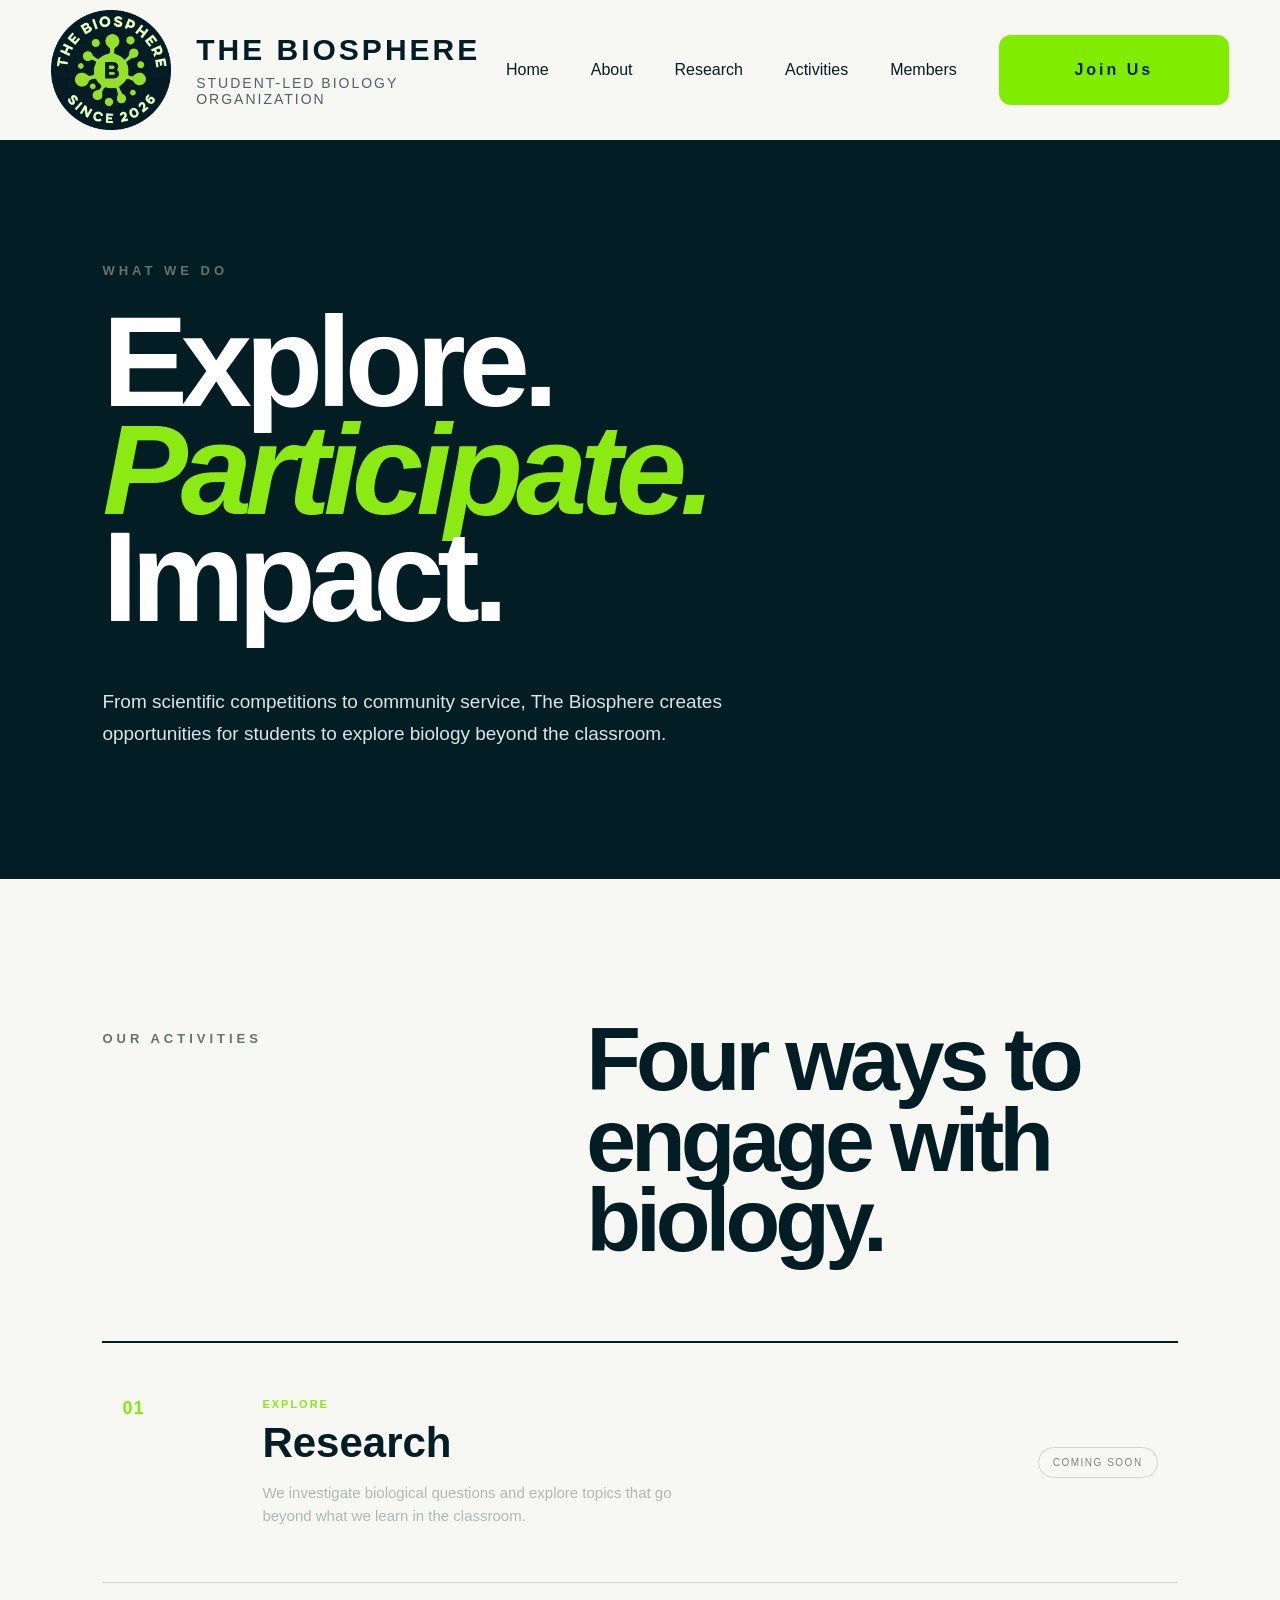
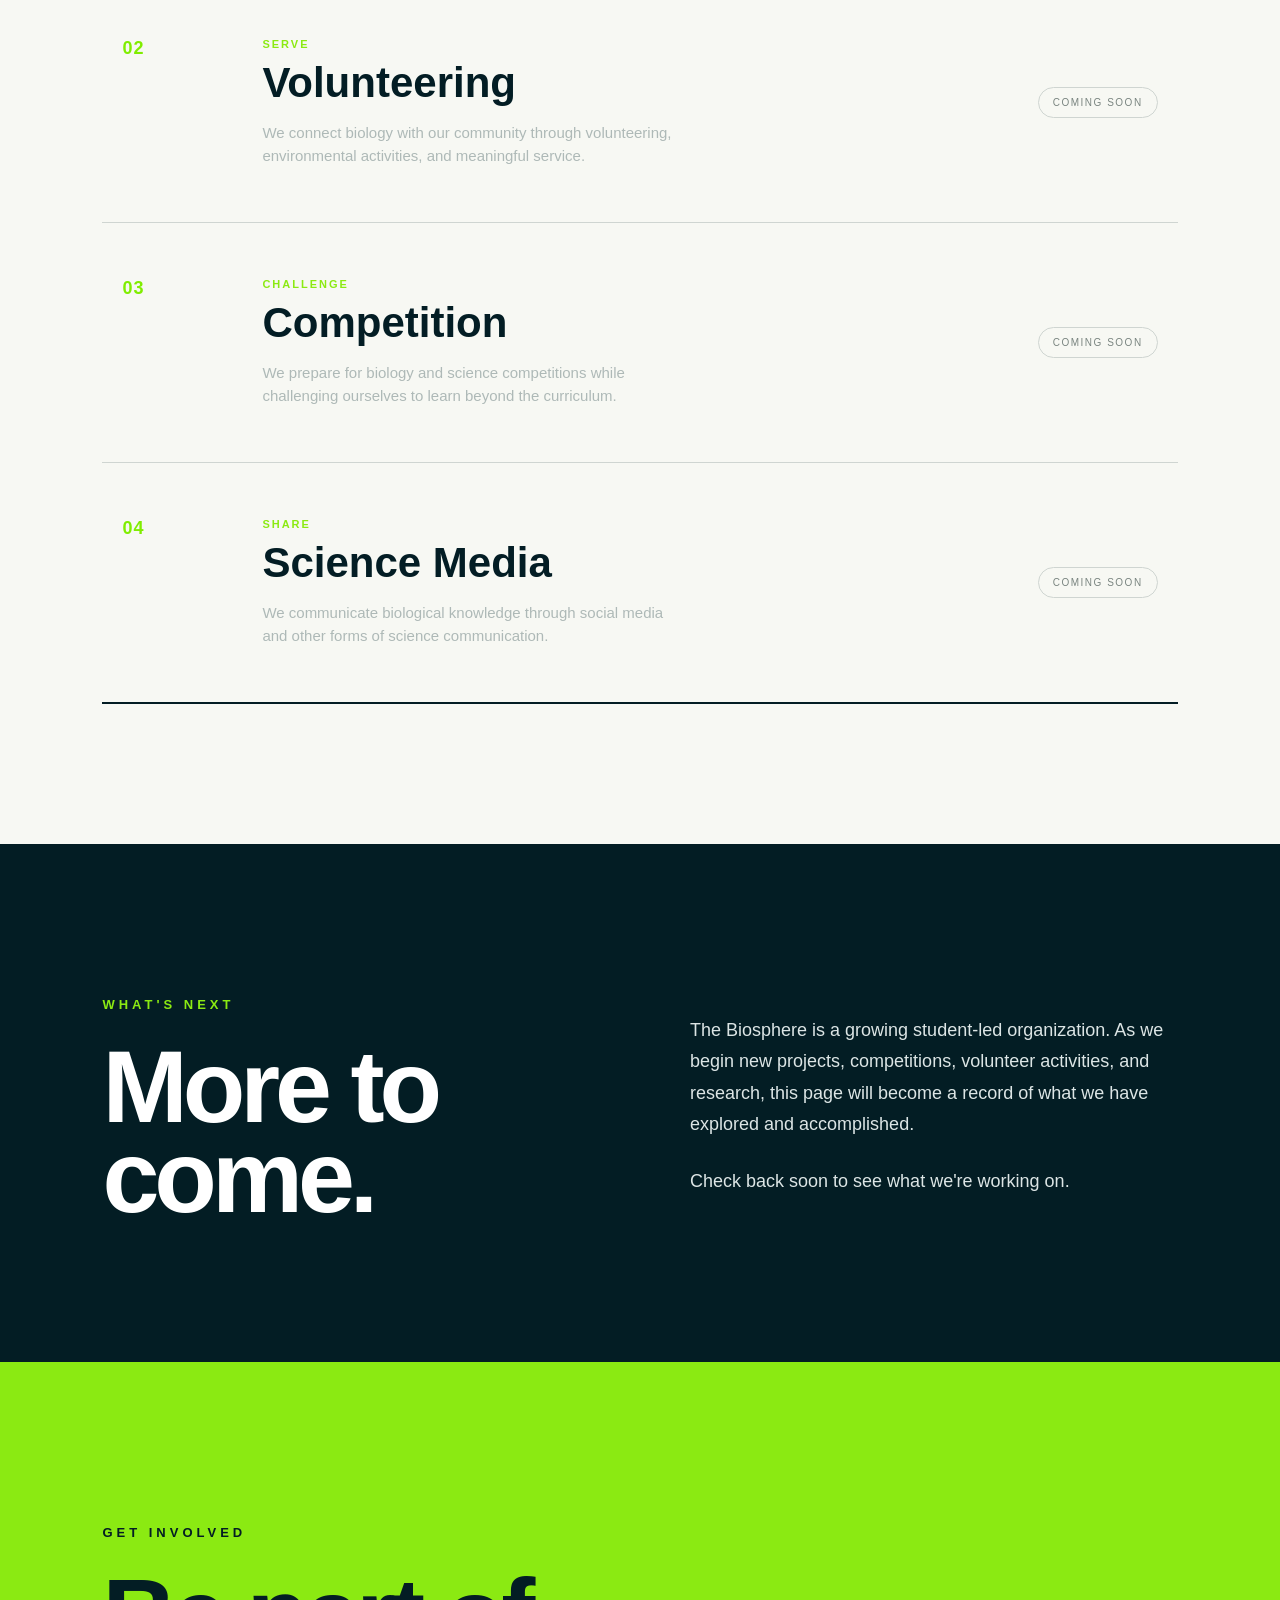
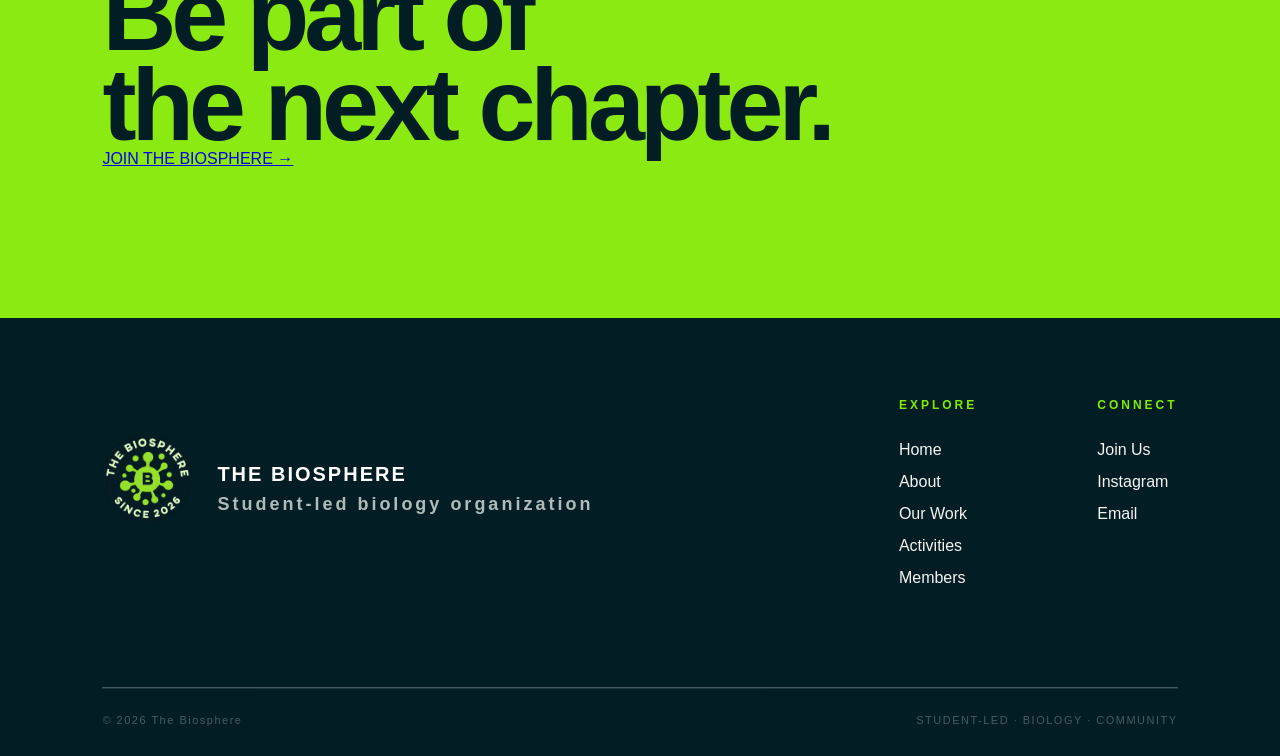
==== activities.html @ df45b572 "Add files via upload" ====
<!DOCTYPE html>
<html lang="en">

<head>

    <meta charset="UTF-8">

    <meta
        name="viewport"
        content="width=device-width, initial-scale=1.0"
    >

    <title>Activities | The Biosphere</title>

    <link rel="stylesheet" href="style.css">

</head>


<body>


    <!-- =========================
         NAVIGATION
    ========================== -->

    <nav>

        <div class="brand">

            <a href="index.html">

                <img
                    src="logo.png"
                    alt="The Biosphere Logo"
                >

            </a>


            <div class="brand-text">

                <div class="brand-name">
                    THE BIOSPHERE
                </div>

                <div class="brand-subtitle">
                    STUDENT-LED BIOLOGY ORGANIZATION
                </div>

            </div>

        </div>


        <div class="menu">

            <a href="index.html">
                Home
            </a>

            <a href="index.html#about">
                About
            </a>

            <a href="research.html">
                Research
            </a>

            <a href="activities.html" class="active">
                Activities
            </a>

            <a href="members.html">
                Members
            </a>

            <a
                href="https://forms.gle/vjzUmEt8x9bLEhpb6"
                class="join-button"
                target="_blank"
            >
                Join Us
            </a>

        </div>

    </nav>



    <!-- =========================
         ACTIVITIES HERO
    ========================== -->

    <main>

        <section class="activities-hero">

            <div class="activities-hero-content">

                <p class="section-label">
                    WHAT WE DO
                </p>


                <h1>
                    Explore.<br>
                    <span>Participate.</span><br>
                    Impact.
                </h1>


                <p class="activities-intro">

                    From scientific competitions to
                    community service, The Biosphere
                    creates opportunities for students
                    to explore biology beyond the classroom.

                </p>

            </div>

        </section>



        <!-- =========================
             FOUR PILLARS
        ========================== -->

        <section class="activities-section">

            <div class="activities-heading">

                <p class="section-label">
                    OUR ACTIVITIES
                </p>


                <h2>
                    Four ways to<br>
                    engage with biology.
                </h2>

            </div>



            <div class="activity-list">


                <!-- RESEARCH -->

                <article class="activity-item">

                    <div class="activity-number">
                        01
                    </div>


                    <div class="activity-main">

                        <p class="activity-tag">
                            EXPLORE
                        </p>


                        <h3>
                            Research
                        </h3>


                        <p class="activity-description">

                            We investigate biological questions
                            and explore topics that go beyond
                            what we learn in the classroom.

                        </p>

                    </div>


                    <div class="activity-status">
                        COMING SOON
                    </div>

                </article>



                <!-- VOLUNTEERING -->

                <article class="activity-item">

                    <div class="activity-number">
                        02
                    </div>


                    <div class="activity-main">

                        <p class="activity-tag">
                            SERVE
                        </p>


                        <h3>
                            Volunteering
                        </h3>


                        <p class="activity-description">

                            We connect biology with our community
                            through volunteering, environmental
                            activities, and meaningful service.

                        </p>

                    </div>


                    <div class="activity-status">
                        COMING SOON
                    </div>

                </article>



                <!-- COMPETITIONS -->

                <article class="activity-item">

                    <div class="activity-number">
                        03
                    </div>


                    <div class="activity-main">

                        <p class="activity-tag">
                            CHALLENGE
                        </p>


                        <h3>
                            <a href="competition.html">
                                Competition
                            </a>
                        </h3>

                        <p class="activity-description">

                            We prepare for biology and science
                            competitions while challenging
                            ourselves to learn beyond the curriculum.

                        </p>

                    </div>


                    <div class="activity-status">
                        COMING SOON
                    </div>

                </article>



                <!-- SCIENCE MEDIA -->

                <article class="activity-item">

                    <div class="activity-number">
                        04
                    </div>


                    <div class="activity-main">

                        <p class="activity-tag">
                            SHARE
                        </p>


                        <h3>
                            <a href="science-media.html">
                                Science Media
                            </a>
                        </h3>


                        <p class="activity-description">

                            We communicate biological knowledge
                            through social media and other forms
                            of science communication.

                        </p>

                    </div>


                    <div class="activity-status">
                        COMING SOON
                    </div>

                </article>


            </div>

        </section>



        <!-- =========================
             FUTURE ACTIVITIES
        ========================== -->

        <section class="future-section">

            <div>

                <p class="section-label">
                    WHAT'S NEXT
                </p>


                <h2>
                    More to<br>
                    come.
                </h2>

            </div>


            <div class="future-text">

                <p>

                    The Biosphere is a growing student-led
                    organization. As we begin new projects,
                    competitions, volunteer activities, and
                    research, this page will become a record
                    of what we have explored and accomplished.

                </p>


                <p>

                    Check back soon to see what we're working on.

                </p>

            </div>

        </section>



        <!-- =========================
             JOIN
        ========================== -->

        <section class="activities-join">

            <p class="section-label">
                GET INVOLVED
            </p>


            <h2>
                Be part of<br>
                the next chapter.
            </h2>


            <a
                href="https://forms.gle/vjzUmEt8x9bLEhpb6"
                class="join-main-button"
                target="_blank"
            >
                JOIN THE BIOSPHERE →
            </a>

        </section>

    </main>



    <!-- =========================
         FOOTER
    ========================== -->

    <footer>

        <div class="footer-top">


            <div class="footer-brand">

                <a href="index.html">

                    <img
                        src="logo.png"
                        alt="The Biosphere"
                    >

                </a>


                <div>

                    <h3>
                        THE BIOSPHERE
                    </h3>

                    <p>
                        Student-led biology organization
                    </p>

                </div>

            </div>



            <div class="footer-links">


                <div>

                    <p>
                        EXPLORE
                    </p>


                    <a href="index.html">
                        Home
                    </a>


                    <a href="index.html#about">
                        About
                    </a>


                    <a href="index.html#work">
                        Our Work
                    </a>


                    <a href="activities.html">
                        Activities
                    </a>


                    <a href="members.html">
                        Members
                    </a>

                </div>



                <div>

                    <p>
                        CONNECT
                    </p>


                    <a
                        href="https://forms.gle/vjzUmEt8x9bLEhpb6"
                        target="_blank"
                    >
                        Join Us
                    </a>


                    <a href="#">
                        Instagram
                    </a>


                    <a href="#">
                        Email
                    </a>

                </div>


            </div>

        </div>



        <div class="footer-bottom">

            <span>
                © 2026 The Biosphere
            </span>


            <span>
                STUDENT-LED · BIOLOGY · COMMUNITY
            </span>

        </div>

    </footer>


</body>

</html>
---- style.css ----
body {
    font-family: "Inter", sans-serif;
}

/* =========================
   COLORS
========================= */

:root {
    --navy: #031d24;
    --green: #8bea12;
    --light-green: #e8ffb0;
    --white: #f7f8f3;
}


/* =========================
   BASIC
========================= */

* {
    box-sizing: border-box;
}

html {
    scroll-behavior: smooth;
}

body {
    margin: 0;
    font-family: Arial, Helvetica, sans-serif;
    background: var(--white);
    color: var(--navy);
}


/* =========================
   NAVIGATION
========================= */

nav {
    height: 140px;

    padding: 0 4%;

    display: flex;
    align-items: center;
    justify-content: space-between;

    background: var(--white);

    position: relative;
    z-index: 10;
}


/* LOGO + BRAND */

.brand {
    height: 100%;

    display: flex;
    align-items: center;

    gap: 25px;
}

.brand img {
    width: 120px;
    height: 120px;

    object-fit: contain;

    display: block;
}


.brand-text {
    display: flex;
    flex-direction: column;

    gap: 8px;
}


.brand-name {
    font-size: 30px;
    font-weight: 800;

    letter-spacing: 3px;
}


.brand-subtitle {
    font-size: 14px;

    letter-spacing: 2px;

    color: #526067;
}


/* MENU */

.menu {
    display: flex;
    align-items: center;

    gap: 42px;
}


.menu a {
    text-decoration: none;

    color: var(--navy);

    font-size: 16px;
}


.menu a:hover {
    color: var(--green);
}


/* JOIN BUTTON */

.join-button {
    display: inline-flex;

    align-items: center;
    justify-content: center;

    min-width: 230px;
    height: 70px;

    padding: 0 35px;

    background: #80ed00;
    color: #06252b;

    text-decoration: none;

    font-size: 14px;
    font-weight: 700;

    letter-spacing: 2px;

    border-radius: 12px;

    transition: 0.25s ease;
}

.join-button:hover {
    background: #06252b;
    color: #80ed00;

    transform: translateY(-4px);
}

/* =========================
   HERO
========================= */

.hero {
    min-height: 820px;

    padding: 100px 8%;

    display: flex;
    align-items: center;

    position: relative;

    overflow: hidden;

    background: var(--navy);

    color: white;
}


/* LEFT SIDE */

.hero-content {
    width: 58%;

    position: relative;

    z-index: 2;
}


.eyebrow {
    font-size: 15px;

    letter-spacing: 4px;

    font-weight: bold;

    color: var(--green);

    margin-bottom: 35px;
}


.hero h1 {
    margin: 0;

    font-size: clamp(70px, 8vw, 125px);

    line-height: 0.9;

    letter-spacing: -6px;
}


.hero h1 span {
    color: var(--green);

    font-style: italic;
}


.description {
    max-width: 650px;

    margin-top: 45px;

    font-size: 19px;

    line-height: 1.65;

    color: #e8eeee;
}


/* HERO BUTTON */

.hero-button {
    display: inline-block;

    margin-top: 35px;

    padding: 19px 30px;

    background: var(--green);

    color: var(--navy);

    text-decoration: none;

    font-size: 14px;

    font-weight: bold;

    letter-spacing: 1px;

    border-radius: 9px;

    transition: 0.2s;
}


.hero-button:hover {
    transform: translateY(-3px);

    box-shadow: 0 10px 30px rgba(139, 234, 18, 0.2);
}


/* =========================
   RIGHT HERO GRAPHIC
========================= */

.hero-graphic {
    position: absolute;

    right: -100px;
    top: 50%;

    transform: translateY(-50%);

    width: 700px;
    height: 700px;

    display: flex;
    align-items: center;
    justify-content: center;

    opacity: 0.12;
}


.hero-graphic img {
    width: 100%;
    height: 100%;

    object-fit: contain;

    filter: saturate(1.2);
}


/* =========================
   FOUR PILLARS
========================= */

.pillars {
    padding: 130px 8%;

    background: var(--white);
}


.section-label {
    font-size: 13px;

    letter-spacing: 4px;

    font-weight: bold;

    color: #66736d;
}


.pillars h2 {
    font-size: 65px;

    line-height: 1;

    letter-spacing: -3px;

    margin: 20px 0 80px;
}


.cards {
    display: grid;

    grid-template-columns: repeat(4, 1fr);

    gap: 20px;
}


.card {
    padding: 35px 25px;

    border-top: 2px solid var(--navy);

    transition: 0.2s;
}


.card:hover {
    border-top-color: var(--green);

    transform: translateY(-5px);
}


.card span {
    font-size: 13px;

    color: #777;
}


.card h3 {
    font-size: 26px;

    margin-top: 50px;
}


.card p {
    line-height: 1.6;

    color: #59635e;
}


/* =========================
   MOBILE
========================= */

@media (max-width: 900px) {

    nav {
        height: 100px;

        padding: 0 5%;
    }


    .brand img {
        width: 80px;
        height: 80px;
    }


    .brand-text {
        display: none;
    }


    .menu {
        gap: 15px;
    }


    .menu a:not(.join-button) {
        display: none;
    }


    .join-button {
        padding: 12px 20px;
    }


    .hero {
        min-height: 700px;

        padding: 80px 7%;
    }


    .hero-content {
        width: 100%;
    }


    .hero h1 {
        font-size: 70px;

        letter-spacing: -4px;
    }


    .hero-graphic {
        width: 500px;
        height: 500px;

        right: -180px;

        opacity: 0.08;
    }


    .pillars {
        padding: 80px 7%;
    }

    .pillars-heading {
        display: flex;
        justify-content: space-between;
        align-items: flex-end;
        gap: 80px;
        margin-bottom: 80px;
    }
    
    .pillars-intro {
        max-width: 400px;
        font-size: 17px;
        line-height: 1.7;
        color: #59635e;
        margin: 0;
    }
    
    .card {
        position: relative;
        padding: 35px 25px 40px;
        border-top: 2px solid var(--navy);
        transition: 0.25s;
    }
    
    .card:hover {
        border-top-color: var(--green);
        transform: translateY(-6px);
    }
    
    .card span {
        font-size: 13px;
        font-weight: bold;
        color: #7a8580;
    }
    
    .card h3 {
        font-size: 28px;
        margin-top: 55px;
        margin-bottom: 20px;
    }
    
    .card p {
        line-height: 1.65;
        color: #59635e;
        min-height: 85px;
    }
    
    .card a {
        display: inline-block;
        margin-top: 25px;
    
        text-decoration: none;
        color: var(--navy);
    
        font-size: 14px;
        font-weight: bold;
    }
    
    .card a:hover {
        color: var(--green);
    }

    .pillars-heading {
        flex-direction: column;
        align-items: flex-start;
        gap: 20px;
    }

    .pillars h2 {
        font-size: 48px;
    }


    .cards {
        grid-template-columns: 1fr;
    }

}

/* =========================
   ABOUT THE BIOSPHERE
========================= */

.about-section {
    padding: 140px 8%;
    background: var(--navy);
    color: white;
}


/* HEADER */

.about-header {
    display: flex;
    justify-content: space-between;
    align-items: flex-start;

    padding-bottom: 70px;

    border-bottom: 1px solid rgba(255, 255, 255, 0.25);
}


.about-header .section-label {
    color: var(--green);
    margin: 10px 0 0 0;
}


.about-header h2 {
    width: 55%;

    margin: 0;

    font-size: clamp(55px, 7vw, 100px);
    line-height: 0.9;
    letter-spacing: -4px;
}


/* CONTENT */

.about-content {
    display: grid;

    grid-template-columns: 1fr 1fr;

    gap: 100px;

    padding-top: 80px;
}


.about-text {
    max-width: 600px;
}


.about-text h3 {
    margin: 0 0 30px 0;

    font-size: 30px;

    color: var(--green);
}


.about-text p {
    margin: 0 0 25px 0;

    font-size: 18px;

    line-height: 1.75;

    color: #dce5e5;
}


/* STATS */

.about-bottom {
    display: grid;

    grid-template-columns: repeat(3, 1fr);

    margin-top: 100px;

    border-top: 1px solid rgba(255, 255, 255, 0.25);
}


.about-stat {
    padding: 35px 40px;

    display: flex;
    flex-direction: column;

    gap: 10px;
}


.about-stat:not(:last-child) {
    border-right: 1px solid rgba(255, 255, 255, 0.25);
}


.about-stat strong {
    font-size: 45px;

    font-weight: 500;

    color: var(--green);
}


.about-stat span {
    font-size: 13px;

    letter-spacing: 2px;

    text-transform: uppercase;

    color: #aebbbb;
}


/* MOBILE */

@media (max-width: 900px) {

    .about-section {
        padding: 90px 7%;
    }

    .about-header {
        flex-direction: column;

        gap: 40px;
    }

    .about-header h2 {
        width: 100%;

        font-size: 55px;
    }

    .about-content {
        grid-template-columns: 1fr;

        gap: 60px;
    }

    .about-bottom {
        grid-template-columns: 1fr;
    }

    .about-stat:not(:last-child) {
        border-right: none;

        border-bottom: 1px solid rgba(255, 255, 255, 0.25);
    }

}

/* =========================
   OUR WORK
========================= */

.work-section {
    padding: 140px 8%;

    background: var(--white);

    color: var(--navy);
}


.work-header {
    display: flex;

    justify-content: space-between;

    align-items: flex-start;

    padding-bottom: 80px;
}


.work-header .section-label {
    color: #66736d;

    margin-top: 12px;
}


.work-header h2 {
    width: 55%;

    margin: 0;

    font-size: clamp(55px, 7vw, 100px);

    line-height: 0.9;

    letter-spacing: -4px;
}


/* WORK LIST */

.work-list {
    border-top: 2px solid var(--navy);
}


.work-item {
    display: grid;

    grid-template-columns: 100px 1fr 80px;

    align-items: center;

    gap: 40px;

    padding: 45px 20px;

    border-bottom: 1px solid #cfd5d1;

    text-decoration: none;

    color: var(--navy);

    transition: 0.25s;
}


.work-number {
    font-size: 14px;

    font-weight: bold;

    color: #7a8580;
}


.work-info h3 {
    margin: 0 0 12px;

    font-size: 30px;
}


.work-info p {
    max-width: 600px;

    margin: 0;

    font-size: 16px;

    line-height: 1.6;

    color: #59635e;
}


.work-arrow {
    justify-self: end;

    width: 50px;
    height: 50px;

    display: flex;

    align-items: center;
    justify-content: center;

    border: 1px solid var(--navy);

    border-radius: 50%;

    font-size: 24px;

    transition: 0.25s;
}


.work-item:hover {
    background: var(--navy);

    color: white;

    padding-left: 35px;

    padding-right: 35px;
}


.work-item:hover .work-number,
.work-item:hover .work-info p {
    color: #aebbbb;
}


.work-item:hover .work-arrow {
    background: var(--green);

    border-color: var(--green);

    color: var(--navy);

    transform: translateX(5px);
}


/* MOBILE */

@media (max-width: 900px) {

    .work-section {
        padding: 90px 7%;
    }


    .work-header {
        flex-direction: column;

        gap: 40px;

        padding-bottom: 50px;
    }


    .work-header h2 {
        width: 100%;

        font-size: 55px;
    }


    .work-item {
        grid-template-columns: 50px 1fr;

        gap: 20px;

        padding: 35px 10px;
    }


    .work-arrow {
        display: none;
    }


    .work-info h3 {
        font-size: 24px;
    }

}

/* =========================
   JOIN THE BIOSPHERE
========================= */

.join-section {
    padding: 150px 8%;

    background: var(--green);

    color: var(--navy);
}


.join-content {
    max-width: 900px;
}


.join-section .section-label {
    color: var(--navy);

    margin-bottom: 30px;
}


.join-section h2 {
    margin: 0;

    font-size: clamp(65px, 8vw, 120px);

    line-height: 0.9;

    letter-spacing: -5px;
}


.join-description {
    max-width: 600px;

    margin-top: 45px;

    font-size: 19px;

    line-height: 1.7;
}


.join-button {
    display: inline-flex;

    align-items: center;
    justify-content: center;

    min-width: 230px;
    height: 70px;

    padding: 0 35px;

    background: #80ed00;
    color: #06252b;

    text-decoration: none;

    font-family: Arial, Helvetica, sans-serif;
    font-size: 20px;
    font-weight: 800;

    letter-spacing: 3px;

    border-radius: 12px;

    transition: 0.25s ease;
}



.join-main-button:hover {
    transform: translateY(-4px);

    background: white;

    color: var(--navy);
}


/* =========================
   FOOTER
========================= */

footer {
    padding: 80px 8% 30px;

    background: var(--navy);

    color: white;
}


.footer-top {
    display: flex;

    justify-content: space-between;

    padding-bottom: 80px;

    border-bottom: 1px solid rgba(255,255,255,0.25);
}


/* FOOTER BRAND */

.footer-brand {
    display: flex;

    align-items: center;

    gap: 25px;
}


.footer-brand img {
    width: 80px;

    height: 80px;

    object-fit: contain;
}


.footer-brand h3 {
    margin: 0 0 8px;

    font-size: 20px;

    letter-spacing: 2px;
}


.footer-brand p {
    margin: 0;

    color: #aebbbb;

    font-size: 14px;
}


/* FOOTER LINKS */

.footer-links {
    display: flex;

    gap: 100px;
}


.footer-links div {
    display: flex;

    flex-direction: column;

    gap: 14px;
}


.footer-links p {
    margin: 0 0 10px;

    color: var(--green);

    font-size: 12px;

    letter-spacing: 2px;

    font-weight: bold;
}


.footer-links a {
    color: #dce5e5;

    text-decoration: none;

    font-size: 14px;
}


.footer-links a:hover {
    color: var(--green);
}


/* FOOTER BOTTOM */

.footer-bottom {
    display: flex;

    justify-content: space-between;

    padding-top: 25px;

    font-size: 11px;

    letter-spacing: 1px;

    color: #7f9090;
}


/* MOBILE */

@media (max-width: 900px) {

    .join-section {
        padding: 100px 7%;
    }


    .join-section h2 {
        font-size: 60px;

        letter-spacing: -3px;
    }


    .footer-top {
        flex-direction: column;

        gap: 60px;
    }


    .footer-links {
        gap: 60px;
    }


    .footer-bottom {
        flex-direction: column;

        gap: 15px;
    }

}

/* =========================
   MEMBERS PAGE
========================= */


/* MEMBERS HERO */

.members-hero {
    min-height: 650px;

    padding: 100px 8%;

    display: flex;
    align-items: center;
    justify-content: space-between;

    position: relative;

    overflow: hidden;

    background: var(--navy);

    color: white;
}


.members-hero h1 {
    margin: 30px 0 0;

    font-size: clamp(70px, 9vw, 130px);

    line-height: 0.88;

    letter-spacing: -6px;
}


.members-hero h1 span {
    color: var(--green);

    font-style: italic;
}


.members-intro {
    max-width: 550px;

    margin-top: 45px;

    font-size: 19px;

    line-height: 1.7;

    color: #dce5e5;
}


/* MEMBERS SECTION */

.members-section {
    padding: 140px 8%;

    background: var(--white);

    color: var(--navy);
}


.members-heading {
    display: flex;

    justify-content: space-between;

    align-items: flex-start;

    padding-bottom: 80px;

    border-bottom: 2px solid var(--navy);
}


.members-heading .section-label {
    margin-top: 12px;
}


.members-heading h2 {
    width: 55%;

    margin: 0;

    font-size: clamp(55px, 7vw, 100px);

    line-height: 0.9;

    letter-spacing: -4px;
}


/* =========================
   TEAM
========================= */

.team-category {
    margin-top: 100px;
}

.category-title {
    display: flex;
    align-items: baseline;
    gap: 25px;

    padding-bottom: 25px;

    border-bottom: 2px solid var(--navy);
}

.category-title span {
    font-size: 13px;
    font-weight: bold;
    color: #7a8580;
}

.category-title h3 {
    margin: 0;
    font-size: 30px;
    text-transform: uppercase;
    letter-spacing: 1px;
}

.team-grid {
    display: grid;
    grid-template-columns: repeat(3, 1fr);
    gap: 1px;
    background: #cfd5d1;
    margin-top: 1px;
}

.person-card {
    min-height: 190px;
    padding: 30px;
    background: var(--white);
    display: flex;
    flex-direction: column;
    justify-content: space-between;
    transition: 0.25s;
}

.person-card:hover {
    background: var(--navy);
    color: white;
    transform: translateY(-4px);
}

.person-number {
    font-size: 12px;
    letter-spacing: 2px;
    color: #7a8580;
}

.person-card h4 {
    margin: 40px 0 8px;
    font-size: 25px;
}

.person-card p {
    margin: 0;
    font-size: 13px;
    letter-spacing: 1px;
    text-transform: uppercase;
    color: #68736e;
}

.person-card:hover .person-number,
.person-card:hover p {
    color: var(--green);
}

.advisor-category {
    margin-bottom: 100px;
}

.advisor-card {
    margin-top: 1px;
    padding: 40px;
    background: var(--navy);
    color: white;
}

.advisor-card h4 {
    margin: 25px 0 8px;
    font-size: 32px;
}

.advisor-card p {
    margin: 0;
    color: #aebbbb;
    font-size: 14px;
    letter-spacing: 1px;
}

.advisor-card .person-number {
    color: var(--green);
}



.member-photo {
    height: 420px;

    display: flex;

    align-items: flex-end;

    padding: 25px;

    background: var(--navy);

    position: relative;

    overflow: hidden;
}


.member-photo::after {
    content: "B";

    position: absolute;

    right: -30px;
    bottom: -80px;

    font-size: 280px;

    font-weight: 800;

    color: var(--green);

    opacity: 0.12;
}


.member-photo span {
    position: relative;

    z-index: 2;

    color: var(--green);

    font-size: 14px;

    font-weight: bold;

    letter-spacing: 2px;
}


.member-info {
    padding: 25px 5px;

    border-bottom: 1px solid #cfd5d1;
}


.member-info h3 {
    margin: 0 0 8px;

    font-size: 28px;
}


.member-info p {
    margin: 0;

    color: #68736e;

    font-size: 14px;

    letter-spacing: 1px;
}


/* JOIN SECTION */

.members-join {
    padding: 140px 8%;

    background: var(--green);

    color: var(--navy);
}


.members-join .section-label {
    color: var(--navy);

    margin-bottom: 30px;
}


.members-join h2 {
    margin: 0;

    font-size: clamp(60px, 8vw, 115px);

    line-height: 0.9;

    letter-spacing: -5px;
}


/* MOBILE */

@media (max-width: 900px) {

    .members-hero {
        min-height: 600px;

        padding: 80px 7%;
    }


    .members-hero h1 {
        font-size: 70px;

        letter-spacing: -4px;
    }


    .members-section {
        padding: 90px 7%;
    }


    .members-heading {
        flex-direction: column;

        gap: 40px;

        padding-bottom: 50px;
    }


    .members-heading h2 {
        width: 100%;

        font-size: 55px;
    }


    .member-grid {
        grid-template-columns: 1fr;

        gap: 50px;

        padding-top: 60px;
    }


    .member-photo {
        height: 380px;
    }


    .members-join {
        padding: 100px 7%;
    }

}

/* ==================================================
   ACTIVITIES PAGE
================================================== */


/* =========================
   ACTIVITIES HERO
========================= */

.activities-hero {
    min-height: 680px;

    padding: 110px 8%;

    display: flex;
    align-items: center;

    background: var(--navy);

    color: white;
}


.activities-hero-content {
    max-width: 1100px;
}


.activities-hero h1 {
    margin: 30px 0 0;

    font-size: clamp(75px, 10vw, 145px);

    line-height: 0.84;

    letter-spacing: -7px;
}


.activities-hero h1 span {
    color: var(--green);

    font-style: italic;
}


.activities-intro {
    max-width: 650px;

    margin-top: 55px;

    font-size: 19px;

    line-height: 1.7;

    color: #dce5e5;
}



/* =========================
   ACTIVITIES SECTION
========================= */

.activities-section {
    padding: 140px 8%;

    background: var(--white);

    color: var(--navy);
}


.activities-heading {
    display: flex;

    justify-content: space-between;

    align-items: flex-start;

    padding-bottom: 80px;

    border-bottom: 2px solid var(--navy);
}


.activities-heading .section-label {
    margin-top: 12px;
}


.activities-heading h2 {
    width: 55%;

    margin: 0;

    font-size: clamp(55px, 7vw, 100px);

    line-height: 0.9;

    letter-spacing: -5px;
}



/* =========================
   ACTIVITY LIST
========================= */

.activity-list {
    border-bottom: 2px solid var(--navy);
}


.activity-item {
    display: grid;

    grid-template-columns: 100px 1fr 160px;

    gap: 40px;

    align-items: center;

    padding: 55px 20px;

    border-bottom: 1px solid #cfd5d1;

    transition: 0.25s;
}


.activity-item:last-child {
    border-bottom: none;
}


.activity-item:hover {
    padding-left: 35px;

    padding-right: 35px;

    background: var(--navy);

    color: white;
}



/* NUMBER */

.activity-number {
    align-self: flex-start;

    font-size: 14px;

    font-weight: bold;

    color: #7a8580;
}


.activity-item:hover .activity-number {
    color: var(--green);
}



/* MAIN */

.activity-main {
    max-width: 700px;
}


.activity-tag {
    margin: 0 0 12px;

    font-size: 11px;

    font-weight: bold;

    letter-spacing: 2px;

    color: var(--green);
}


.activity-main h3 {
    margin: 0 0 18px;

    font-size: 42px;

    line-height: 1;
}


.activity-description {
    max-width: 650px;

    margin: 0;

    font-size: 16px;

    line-height: 1.7;

    color: #68736e;
}


.activity-item:hover .activity-description {
    color: #aebbbb;
}



/* STATUS */

.activity-status {
    justify-self: end;

    padding: 9px 14px;

    border: 1px solid #cfd5d1;

    border-radius: 100px;

    font-size: 10px;

    letter-spacing: 1.5px;

    color: #7a8580;
}


.activity-item:hover .activity-status {
    border-color: var(--green);

    color: var(--green);
}



/* =========================
   FUTURE SECTION
========================= */

.future-section {
    padding: 140px 8%;

    display: grid;

    grid-template-columns: 1fr 1fr;

    gap: 100px;

    background: var(--navy);

    color: white;
}


.future-section h2 {
    margin: 30px 0 0;

    font-size: clamp(65px, 8vw, 110px);

    line-height: 0.88;

    letter-spacing: -5px;
}


.future-text {
    max-width: 600px;

    align-self: end;
}


.future-text p {
    margin: 0 0 25px;

    font-size: 18px;

    line-height: 1.75;

    color: #dce5e5;
}


.future-section .section-label {
    color: var(--green);
}



/* =========================
   JOIN
========================= */

.activities-join {
    padding: 150px 8%;

    background: var(--green);

    color: var(--navy);
}


.activities-join .section-label {
    color: var(--navy);

    margin-bottom: 30px;
}


.activities-join h2 {
    margin: 0;

    font-size: clamp(65px, 8vw, 120px);

    line-height: 0.88;

    letter-spacing: -5px;
}



/* =========================
   MOBILE
========================= */

@media (max-width: 900px) {


    .activities-hero {
        min-height: 600px;

        padding: 90px 7%;
    }


    .activities-hero h1 {
        font-size: 70px;

        letter-spacing: -4px;
    }


    .activities-intro {
        font-size: 17px;
    }



    .activities-section {
        padding: 90px 7%;
    }


    .activities-heading {
        flex-direction: column;

        gap: 40px;

        padding-bottom: 50px;
    }


    .activities-heading h2 {
        width: 100%;

        font-size: 55px;

        letter-spacing: -3px;
    }



    .activity-item {
        grid-template-columns: 50px 1fr;

        gap: 20px;

        padding: 40px 10px;
    }


    .activity-item:hover {
        padding-left: 20px;

        padding-right: 20px;
    }


    .activity-main h3 {
        font-size: 32px;
    }


    .activity-description {
        font-size: 15px;
    }


    .activity-status {
        display: none;
    }



    .future-section {
        grid-template-columns: 1fr;

        gap: 60px;

        padding: 100px 7%;
    }


    .future-section h2 {
        font-size: 65px;

        letter-spacing: -3px;
    }



    .activities-join {
        padding: 100px 7%;
    }


    .activities-join h2 {
        font-size: 65px;

        letter-spacing: -3px;
    }

}

/* ==================================================
   RESEARCH PAGE
================================================== */


/* =========================
   RESEARCH HERO
========================= */

.research-hero {
    min-height: 680px;

    padding: 110px 8%;

    display: flex;

    align-items: center;

    background: var(--navy);

    color: white;
}


.research-hero-content {
    max-width: 1100px;
}


.research-hero h1 {
    margin: 30px 0 0;

    font-size: clamp(75px, 10vw, 145px);

    line-height: 0.84;

    letter-spacing: -7px;
}


.research-hero h1 span {
    color: var(--green);

    font-style: italic;
}


.research-intro {
    max-width: 650px;

    margin-top: 55px;

    font-size: 19px;

    line-height: 1.7;

    color: #dce5e5;
}



/* =========================
   OUR APPROACH
========================= */

.research-approach {
    padding: 140px 8%;

    display: grid;

    grid-template-columns: 1fr 1fr;

    gap: 100px;

    background: var(--white);

    color: var(--navy);
}


.research-heading {
    align-self: start;
}


.research-heading h2 {
    margin: 30px 0 0;

    font-size: clamp(60px, 7vw, 100px);

    line-height: 0.88;

    letter-spacing: -5px;
}


.research-approach-text {
    max-width: 650px;

    align-self: end;
}


.research-approach-text p {
    margin: 0 0 30px;

    font-size: 18px;

    line-height: 1.75;

    color: #59635e;
}



/* =========================
   RESEARCH AREAS
========================= */

.research-areas {
    padding: 140px 8%;

    background: #eef1ee;

    color: var(--navy);
}


.research-areas-heading {
    display: flex;

    justify-content: space-between;

    align-items: flex-start;

    padding-bottom: 80px;

    border-bottom: 2px solid var(--navy);
}


.research-areas-heading h2 {
    width: 55%;

    margin: 0;

    font-size: clamp(55px, 7vw, 100px);

    line-height: 0.9;

    letter-spacing: -5px;
}



/* =========================
   RESEARCH AREA LIST
========================= */

.research-area-list {
    border-bottom: 2px solid var(--navy);
}


.research-area-item {
    display: grid;

    grid-template-columns: 100px 1fr;

    gap: 40px;

    padding: 55px 20px;

    border-bottom: 1px solid #cfd5d1;

    transition: 0.25s;
}


.research-area-item:last-child {
    border-bottom: none;
}


.research-area-item:hover {
    padding-left: 35px;

    padding-right: 35px;

    background: var(--navy);

    color: white;
}


.research-area-number {
    font-size: 14px;

    font-weight: bold;

    color: #7a8580;
}


.research-area-item:hover .research-area-number {
    color: var(--green);
}


.research-area-tag {
    margin: 0 0 12px;

    font-size: 11px;

    font-weight: bold;

    letter-spacing: 2px;

    color: var(--green);
}


.research-area-item h3 {
    margin: 0 0 18px;

    font-size: 42px;

    line-height: 1;
}


.research-area-description {
    max-width: 700px;

    margin: 0;

    font-size: 16px;

    line-height: 1.7;

    color: #68736e;
}


.research-area-item:hover .research-area-description {
    color: #aebbbb;
}



/* =========================
   CURRENT RESEARCH
========================= */

.current-research {
    padding: 150px 8%;

    background: var(--navy);

    color: white;
}


.current-research-header {
    display: flex;

    justify-content: space-between;

    align-items: flex-start;

    padding-bottom: 50px;

    border-bottom: 1px solid rgba(255,255,255,0.25);
}


.current-research-header .section-label {
    color: var(--green);
}


.coming-soon-number {
    font-size: 14px;

    font-weight: bold;

    color: #7f9090;
}


.current-research-content {
    display: grid;

    grid-template-columns: 1fr 1fr;

    gap: 100px;

    padding-top: 70px;

    align-items: end;
}


.current-research-content h2 {
    margin: 0;

    font-size: clamp(70px, 9vw, 130px);

    line-height: 0.84;

    letter-spacing: -6px;
}


.current-research-content h2 span {
    color: var(--green);

    font-style: italic;
}


.current-research-content > p {
    max-width: 600px;

    margin: 0;

    font-size: 18px;

    line-height: 1.75;

    color: #dce5e5;
}



/* STATUS */

.research-status {
    grid-column: 2;

    display: flex;

    align-items: center;

    gap: 20px;

    margin-top: 30px;

    padding-top: 25px;

    border-top: 1px solid rgba(255,255,255,0.25);
}


.research-status span {
    font-size: 10px;

    letter-spacing: 2px;

    color: #7f9090;
}


.research-status strong {
    font-size: 11px;

    letter-spacing: 1.5px;

    color: var(--green);
}



/* =========================
   RESEARCH PROCESS
========================= */

.research-process {
    padding: 140px 8%;

    background: var(--white);

    color: var(--navy);
}


.research-process-heading {
    display: flex;

    justify-content: space-between;

    align-items: flex-start;

    padding-bottom: 80px;

    border-bottom: 2px solid var(--navy);
}


.research-process-heading h2 {
    width: 55%;

    margin: 0;

    font-size: clamp(55px, 7vw, 100px);

    line-height: 0.9;

    letter-spacing: -5px;
}



/* PROCESS */

.process-list {
    border-bottom: 2px solid var(--navy);
}


.process-item {
    display: grid;

    grid-template-columns: 100px 1fr;

    gap: 40px;

    padding: 45px 20px;

    border-bottom: 1px solid #cfd5d1;
}


.process-item:last-child {
    border-bottom: none;
}


.process-item > span {
    font-size: 14px;

    font-weight: bold;

    color: #7a8580;
}


.process-item h3 {
    margin: 0 0 10px;

    font-size: 30px;
}


.process-item p {
    max-width: 600px;

    margin: 0;

    font-size: 16px;

    line-height: 1.6;

    color: #68736e;
}



/* =========================
   RESEARCH JOIN
========================= */

.research-join {
    padding: 150px 8%;

    background: var(--green);

    color: var(--navy);
}


.research-join .section-label {
    color: var(--navy);

    margin-bottom: 30px;
}


.research-join h2 {
    margin: 0;

    font-size: clamp(65px, 8vw, 120px);

    line-height: 0.88;

    letter-spacing: -5px;
}



/* =========================
   MOBILE
========================= */

@media (max-width: 900px) {


    .research-hero {
        min-height: 600px;

        padding: 90px 7%;
    }


    .research-hero h1 {
        font-size: 70px;

        letter-spacing: -4px;
    }


    .research-intro {
        font-size: 17px;
    }



    .research-approach {
        grid-template-columns: 1fr;

        gap: 60px;

        padding: 100px 7%;
    }


    .research-heading h2 {
        font-size: 65px;

        letter-spacing: -3px;
    }



    .research-areas {
        padding: 90px 7%;
    }


    .research-areas-heading {
        flex-direction: column;

        gap: 40px;

        padding-bottom: 50px;
    }


    .research-areas-heading h2 {
        width: 100%;

        font-size: 55px;

        letter-spacing: -3px;
    }



    .research-area-item {
        grid-template-columns: 50px 1fr;

        gap: 20px;

        padding: 40px 10px;
    }


    .research-area-item:hover {
        padding-left: 20px;

        padding-right: 20px;
    }


    .research-area-item h3 {
        font-size: 32px;
    }


    .research-area-description {
        font-size: 15px;
    }



    .current-research {
        padding: 100px 7%;
    }


    .current-research-content {
        grid-template-columns: 1fr;

        gap: 60px;
    }


    .current-research-content h2 {
        font-size: 70px;

        letter-spacing: -4px;
    }


    .research-status {
        grid-column: auto;
    }



    .research-process {
        padding: 90px 7%;
    }


    .research-process-heading {
        flex-direction: column;

        gap: 40px;

        padding-bottom: 50px;
    }


    .research-process-heading h2 {
        width: 100%;

        font-size: 55px;

        letter-spacing: -3px;
    }


    .process-item {
        grid-template-columns: 50px 1fr;

        gap: 20px;

        padding: 40px 10px;
    }


    .process-item h3 {
        font-size: 26px;
    }



    .research-join {
        padding: 100px 7%;
    }


    .research-join h2 {
        font-size: 65px;

        letter-spacing: -3px;
    }

}

/* ==================================================
   VOLUNTEERING PAGE
================================================== */


/* =========================
   HERO
========================= */

.volunteer-hero {
    min-height: 680px;

    padding: 110px 8%;

    display: flex;

    align-items: center;

    background: var(--navy);

    color: white;
}


.volunteer-hero-content {
    max-width: 1100px;
}


.volunteer-hero h1 {
    margin: 30px 0 0;

    font-size: clamp(75px, 10vw, 145px);

    line-height: 0.84;

    letter-spacing: -7px;
}


.volunteer-hero h1 span {
    color: var(--green);

    font-style: italic;
}


.volunteer-intro {
    max-width: 650px;

    margin-top: 55px;

    font-size: 19px;

    line-height: 1.7;

    color: #dce5e5;
}



/* =========================
   PURPOSE
========================= */

.volunteer-purpose {
    padding: 140px 8%;

    display: grid;

    grid-template-columns: 1fr 1fr;

    gap: 100px;

    background: var(--white);

    color: var(--navy);
}


.volunteer-purpose-heading h2 {
    margin: 30px 0 0;

    font-size: clamp(60px, 7vw, 100px);

    line-height: 0.88;

    letter-spacing: -5px;
}


.volunteer-purpose-text {
    max-width: 650px;

    align-self: end;
}


.volunteer-purpose-text p {
    margin: 0 0 30px;

    font-size: 18px;

    line-height: 1.75;

    color: #59635e;
}



/* =========================
   SERVICE AREAS
========================= */

.volunteer-areas {
    padding: 140px 8%;

    background: #eef1ee;

    color: var(--navy);
}


.volunteer-areas-heading {
    display: flex;

    justify-content: space-between;

    align-items: flex-start;

    padding-bottom: 80px;

    border-bottom: 2px solid var(--navy);
}


.volunteer-areas-heading h2 {
    width: 55%;

    margin: 0;

    font-size: clamp(55px, 7vw, 100px);

    line-height: 0.9;

    letter-spacing: -5px;
}


.volunteer-area-list {
    border-bottom: 2px solid var(--navy);
}


.volunteer-area-item {
    display: grid;

    grid-template-columns: 100px 1fr;

    gap: 40px;

    padding: 55px 20px;

    border-bottom: 1px solid #cfd5d1;

    transition: 0.25s;
}


.volunteer-area-item:last-child {
    border-bottom: none;
}


.volunteer-area-item:hover {
    padding-left: 35px;

    padding-right: 35px;

    background: var(--navy);

    color: white;
}


.volunteer-area-number {
    font-size: 14px;

    font-weight: bold;

    color: #7a8580;
}


.volunteer-area-item:hover .volunteer-area-number {
    color: var(--green);
}


.volunteer-area-tag {
    margin: 0 0 12px;

    font-size: 11px;

    font-weight: bold;

    letter-spacing: 2px;

    color: var(--green);
}


.volunteer-area-item h3 {
    margin: 0 0 18px;

    font-size: 42px;

    line-height: 1;
}


.volunteer-area-description {
    max-width: 700px;

    margin: 0;

    font-size: 16px;

    line-height: 1.7;

    color: #68736e;
}


.volunteer-area-item:hover
.volunteer-area-description {
    color: #aebbbb;
}



/* =========================
   CURRENT ACTIVITIES
========================= */

.volunteer-current {
    padding: 150px 8%;

    background: var(--navy);

    color: white;
}


.volunteer-current-header {
    display: flex;

    justify-content: space-between;

    align-items: flex-start;

    padding-bottom: 50px;

    border-bottom: 1px solid rgba(255,255,255,0.25);
}


.volunteer-current-header .section-label {
    color: var(--green);
}


.volunteer-coming-number {
    font-size: 14px;

    font-weight: bold;

    color: #7f9090;
}


.volunteer-current-content {
    display: grid;

    grid-template-columns: 1fr 1fr;

    gap: 100px;

    padding-top: 70px;

    align-items: end;
}


.volunteer-current-content h2 {
    margin: 0;

    font-size: clamp(70px, 9vw, 130px);

    line-height: 0.84;

    letter-spacing: -6px;
}


.volunteer-current-content h2 span {
    color: var(--green);

    font-style: italic;
}


.volunteer-current-content > div {
    max-width: 600px;
}


.volunteer-current-content p {
    margin: 0 0 25px;

    font-size: 18px;

    line-height: 1.75;

    color: #dce5e5;
}



/* STATUS */

.volunteer-status {
    display: flex;

    align-items: center;

    gap: 20px;

    margin-top: 30px;

    padding-top: 25px;

    border-top: 1px solid rgba(255,255,255,0.25);
}


.volunteer-status span {
    font-size: 10px;

    letter-spacing: 2px;

    color: #7f9090;
}


.volunteer-status strong {
    font-size: 11px;

    letter-spacing: 1.5px;

    color: var(--green);
}



/* =========================
   PROCESS
========================= */

.volunteer-process {
    padding: 140px 8%;

    background: var(--white);

    color: var(--navy);
}


.volunteer-process-heading {
    display: flex;

    justify-content: space-between;

    align-items: flex-start;

    padding-bottom: 80px;

    border-bottom: 2px solid var(--navy);
}


.volunteer-process-heading h2 {
    width: 55%;

    margin: 0;

    font-size: clamp(55px, 7vw, 100px);

    line-height: 0.9;

    letter-spacing: -5px;
}


.volunteer-process-list {
    border-bottom: 2px solid var(--navy);
}


.volunteer-process-item {
    display: grid;

    grid-template-columns: 100px 1fr;

    gap: 40px;

    padding: 45px 20px;

    border-bottom: 1px solid #cfd5d1;
}


.volunteer-process-item:last-child {
    border-bottom: none;
}


.volunteer-process-item > span {
    font-size: 14px;

    font-weight: bold;

    color: #7a8580;
}


.volunteer-process-item h3 {
    margin: 0 0 10px;

    font-size: 30px;
}


.volunteer-process-item p {
    max-width: 600px;

    margin: 0;

    font-size: 16px;

    line-height: 1.6;

    color: #68736e;
}



/* =========================
   JOIN
========================= */

.volunteer-join {
    padding: 150px 8%;

    background: var(--green);

    color: var(--navy);
}


.volunteer-join .section-label {
    color: var(--navy);

    margin-bottom: 30px;
}


.volunteer-join h2 {
    margin: 0;

    font-size: clamp(65px, 8vw, 120px);

    line-height: 0.88;

    letter-spacing: -5px;
}



/* =========================
   MOBILE
========================= */

@media (max-width: 900px) {


    .volunteer-hero {
        min-height: 600px;

        padding: 90px 7%;
    }


    .volunteer-hero h1 {
        font-size: 70px;

        letter-spacing: -4px;
    }


    .volunteer-intro {
        font-size: 17px;
    }



    .volunteer-purpose {
        grid-template-columns: 1fr;

        gap: 60px;

        padding: 100px 7%;
    }


    .volunteer-purpose-heading h2 {
        font-size: 65px;

        letter-spacing: -3px;
    }



    .volunteer-areas {
        padding: 90px 7%;
    }


    .volunteer-areas-heading {
        flex-direction: column;

        gap: 40px;

        padding-bottom: 50px;
    }


    .volunteer-areas-heading h2 {
        width: 100%;

        font-size: 55px;

        letter-spacing: -3px;
    }


    .volunteer-area-item {
        grid-template-columns: 50px 1fr;

        gap: 20px;

        padding: 40px 10px;
    }


    .volunteer-area-item:hover {
        padding-left: 20px;

        padding-right: 20px;
    }


    .volunteer-area-item h3 {
        font-size: 32px;
    }


    .volunteer-area-description {
        font-size: 15px;
    }



    .volunteer-current {
        padding: 100px 7%;
    }


    .volunteer-current-content {
        grid-template-columns: 1fr;

        gap: 60px;
    }


    .volunteer-current-content h2 {
        font-size: 70px;

        letter-spacing: -4px;
    }



    .volunteer-process {
        padding: 90px 7%;
    }


    .volunteer-process-heading {
        flex-direction: column;

        gap: 40px;

        padding-bottom: 50px;
    }


    .volunteer-process-heading h2 {
        width: 100%;

        font-size: 55px;

        letter-spacing: -3px;
    }


    .volunteer-process-item {
        grid-template-columns: 50px 1fr;

        gap: 20px;

        padding: 40px 10px;
    }


    .volunteer-process-item h3 {
        font-size: 26px;
    }



    .volunteer-join {
        padding: 100px 7%;
    }


    .volunteer-join h2 {
        font-size: 65px;

        letter-spacing: -3px;
    }

}

.activity-main h3 a {
    color: inherit;
    text-decoration: none;
}

/* ==================================================
   COMPETITION PAGE
================================================== */


/* =========================
   HERO
========================= */

.competition-hero {
    min-height: 680px;

    padding: 110px 8%;

    display: flex;

    align-items: center;

    background: var(--navy);

    color: white;
}


.competition-hero-content {
    max-width: 1100px;
}


.competition-hero h1 {
    margin: 30px 0 0;

    font-size: clamp(75px, 10vw, 145px);

    line-height: 0.84;

    letter-spacing: -7px;
}


.competition-hero h1 span {
    color: var(--green);

    font-style: italic;
}


.competition-intro {
    max-width: 650px;

    margin-top: 55px;

    font-size: 19px;

    line-height: 1.7;

    color: #dce5e5;
}



/* =========================
   PURPOSE
========================= */

.competition-purpose {
    padding: 140px 8%;

    display: grid;

    grid-template-columns: 1fr 1fr;

    gap: 100px;

    background: var(--white);

    color: var(--navy);
}


.competition-purpose-heading h2 {
    margin: 30px 0 0;

    font-size: clamp(60px, 7vw, 100px);

    line-height: 0.88;

    letter-spacing: -5px;
}


.competition-purpose-text {
    max-width: 650px;

    align-self: end;
}


.competition-purpose-text p {
    margin: 0 0 30px;

    font-size: 18px;

    line-height: 1.75;

    color: #59635e;
}



/* =========================
   COMPETITION AREAS
========================= */

.competition-areas {
    padding: 140px 8%;

    background: #eef1ee;

    color: var(--navy);
}


.competition-areas-heading {
    display: flex;

    justify-content: space-between;

    align-items: flex-start;

    padding-bottom: 80px;

    border-bottom: 2px solid var(--navy);
}


.competition-areas-heading h2 {
    width: 55%;

    margin: 0;

    font-size: clamp(55px, 7vw, 100px);

    line-height: 0.9;

    letter-spacing: -5px;
}


.competition-area-list {
    border-bottom: 2px solid var(--navy);
}


.competition-area-item {
    display: grid;

    grid-template-columns: 100px 1fr;

    gap: 40px;

    padding: 55px 20px;

    border-bottom: 1px solid #cfd5d1;

    transition: 0.25s;
}


.competition-area-item:last-child {
    border-bottom: none;
}


.competition-area-item:hover {
    padding-left: 35px;

    padding-right: 35px;

    background: var(--navy);

    color: white;
}


.competition-area-number {
    font-size: 14px;

    font-weight: bold;

    color: #7a8580;
}


.competition-area-item:hover
.competition-area-number {
    color: var(--green);
}


.competition-area-tag {
    margin: 0 0 12px;

    font-size: 11px;

    font-weight: bold;

    letter-spacing: 2px;

    color: var(--green);
}


.competition-area-item h3 {
    margin: 0 0 18px;

    font-size: 42px;

    line-height: 1;
}


.competition-area-description {
    max-width: 700px;

    margin: 0;

    font-size: 16px;

    line-height: 1.7;

    color: #68736e;
}


.competition-area-item:hover
.competition-area-description {
    color: #aebbbb;
}



/* =========================
   CURRENT COMPETITIONS
========================= */

.competition-current {
    padding: 150px 8%;

    background: var(--navy);

    color: white;
}


.competition-current-header {
    display: flex;

    justify-content: space-between;

    align-items: flex-start;

    padding-bottom: 50px;

    border-bottom: 1px solid rgba(255,255,255,0.25);
}


.competition-current-header .section-label {
    color: var(--green);
}


.competition-coming-number {
    font-size: 14px;

    font-weight: bold;

    color: #7f9090;
}


.competition-current-content {
    display: grid;

    grid-template-columns: 1fr 1fr;

    gap: 100px;

    padding-top: 70px;

    align-items: end;
}


.competition-current-content h2 {
    margin: 0;

    font-size: clamp(70px, 9vw, 130px);

    line-height: 0.84;

    letter-spacing: -6px;
}


.competition-current-content h2 span {
    color: var(--green);

    font-style: italic;
}


.competition-current-content > div {
    max-width: 600px;
}


.competition-current-content p {
    margin: 0 0 25px;

    font-size: 18px;

    line-height: 1.75;

    color: #dce5e5;
}



/* STATUS */

.competition-status {
    display: flex;

    align-items: center;

    gap: 20px;

    margin-top: 30px;

    padding-top: 25px;

    border-top: 1px solid rgba(255,255,255,0.25);
}


.competition-status span {
    font-size: 10px;

    letter-spacing: 2px;

    color: #7f9090;
}


.competition-status strong {
    font-size: 11px;

    letter-spacing: 1.5px;

    color: var(--green);
}



/* =========================
   PROCESS
========================= */

.competition-process {
    padding: 140px 8%;

    background: var(--white);

    color: var(--navy);
}


.competition-process-heading {
    display: flex;

    justify-content: space-between;

    align-items: flex-start;

    padding-bottom: 80px;

    border-bottom: 2px solid var(--navy);
}


.competition-process-heading h2 {
    width: 55%;

    margin: 0;

    font-size: clamp(55px, 7vw, 100px);

    line-height: 0.9;

    letter-spacing: -5px;
}


.competition-process-list {
    border-bottom: 2px solid var(--navy);
}


.competition-process-item {
    display: grid;

    grid-template-columns: 100px 1fr;

    gap: 40px;

    padding: 45px 20px;

    border-bottom: 1px solid #cfd5d1;
}


.competition-process-item:last-child {
    border-bottom: none;
}


.competition-process-item > span {
    font-size: 14px;

    font-weight: bold;

    color: #7a8580;
}


.competition-process-item h3 {
    margin: 0 0 10px;

    font-size: 30px;
}


.competition-process-item p {
    max-width: 600px;

    margin: 0;

    font-size: 16px;

    line-height: 1.6;

    color: #68736e;
}



/* =========================
   JOIN
========================= */

.competition-join {
    padding: 150px 8%;

    background: var(--green);

    color: var(--navy);
}


.competition-join .section-label {
    color: var(--navy);

    margin-bottom: 30px;
}


.competition-join h2 {
    margin: 0;

    font-size: clamp(65px, 8vw, 120px);

    line-height: 0.88;

    letter-spacing: -5px;
}



/* =========================
   MOBILE
========================= */

@media (max-width: 900px) {

    .competition-hero {
        min-height: 600px;

        padding: 90px 7%;
    }


    .competition-hero h1 {
        font-size: 70px;

        letter-spacing: -4px;
    }


    .competition-intro {
        font-size: 17px;
    }



    .competition-purpose {
        grid-template-columns: 1fr;

        gap: 60px;

        padding: 100px 7%;
    }


    .competition-purpose-heading h2 {
        font-size: 65px;

        letter-spacing: -3px;
    }



    .competition-areas {
        padding: 90px 7%;
    }


    .competition-areas-heading {
        flex-direction: column;

        gap: 40px;

        padding-bottom: 50px;
    }


    .competition-areas-heading h2 {
        width: 100%;

        font-size: 55px;

        letter-spacing: -3px;
    }


    .competition-area-item {
        grid-template-columns: 50px 1fr;

        gap: 20px;

        padding: 40px 10px;
    }


    .competition-area-item:hover {
        padding-left: 20px;

        padding-right: 20px;
    }


    .competition-area-item h3 {
        font-size: 32px;
    }


    .competition-area-description {
        font-size: 15px;
    }



    .competition-current {
        padding: 100px 7%;
    }


    .competition-current-content {
        grid-template-columns: 1fr;

        gap: 60px;
    }


    .competition-current-content h2 {
        font-size: 70px;

        letter-spacing: -4px;
    }



    .competition-process {
        padding: 90px 7%;
    }


    .competition-process-heading {
        flex-direction: column;

        gap: 40px;

        padding-bottom: 50px;
    }


    .competition-process-heading h2 {
        width: 100%;

        font-size: 55px;

        letter-spacing: -3px;
    }


    .competition-process-item {
        grid-template-columns: 50px 1fr;

        gap: 20px;

        padding: 40px 10px;
    }


    .competition-process-item h3 {
        font-size: 26px;
    }



    .competition-join {
        padding: 100px 7%;
    }


    .competition-join h2 {
        font-size: 65px;

        letter-spacing: -3px;
    }

}

.activity-main h3 a {
    color: inherit;
    text-decoration: none;
}

/* ==================================================
   SCIENCE MEDIA PAGE
================================================== */


/* =========================
   HERO
========================= */

.media-hero {
    min-height: 680px;

    padding: 110px 8%;

    display: flex;

    align-items: center;

    background: var(--navy);

    color: white;
}


.media-hero-content {
    max-width: 1100px;
}


.media-hero h1 {
    margin: 30px 0 0;

    font-size: clamp(75px, 10vw, 145px);

    line-height: 0.84;

    letter-spacing: -7px;
}


.media-hero h1 span {
    color: var(--green);

    font-style: italic;
}


.media-intro {
    max-width: 650px;

    margin-top: 55px;

    font-size: 19px;

    line-height: 1.7;

    color: #dce5e5;
}



/* =========================
   PURPOSE
========================= */

.media-purpose {
    padding: 140px 8%;

    display: grid;

    grid-template-columns: 1fr 1fr;

    gap: 100px;

    background: var(--white);

    color: var(--navy);
}


.media-purpose-heading h2 {
    margin: 30px 0 0;

    font-size: clamp(60px, 7vw, 100px);

    line-height: 0.88;

    letter-spacing: -5px;
}


.media-purpose-text {
    max-width: 650px;

    align-self: end;
}


.media-purpose-text p {
    margin: 0 0 30px;

    font-size: 18px;

    line-height: 1.75;

    color: #59635e;
}



/* =========================
   MEDIA AREAS
========================= */

.media-areas {
    padding: 140px 8%;

    background: #eef1ee;

    color: var(--navy);
}


.media-areas-heading {
    display: flex;

    justify-content: space-between;

    align-items: flex-start;

    padding-bottom: 80px;

    border-bottom: 2px solid var(--navy);
}


.media-areas-heading h2 {
    width: 55%;

    margin: 0;

    font-size: clamp(55px, 7vw, 100px);

    line-height: 0.9;

    letter-spacing: -5px;
}


.media-area-list {
    border-bottom: 2px solid var(--navy);
}


.media-area-item {
    display: grid;

    grid-template-columns: 100px 1fr;

    gap: 40px;

    padding: 55px 20px;

    border-bottom: 1px solid #cfd5d1;

    transition: 0.25s;
}


.media-area-item:last-child {
    border-bottom: none;
}


.media-area-item:hover {
    padding-left: 35px;

    padding-right: 35px;

    background: var(--navy);

    color: white;
}


.media-area-number {
    font-size: 14px;

    font-weight: bold;

    color: #7a8580;
}


.media-area-item:hover
.media-area-number {
    color: var(--green);
}


.media-area-tag {
    margin: 0 0 12px;

    font-size: 11px;

    font-weight: bold;

    letter-spacing: 2px;

    color: var(--green);
}


.media-area-item h3 {
    margin: 0 0 18px;

    font-size: 42px;

    line-height: 1;
}


.media-area-description {
    max-width: 700px;

    margin: 0;

    font-size: 16px;

    line-height: 1.7;

    color: #68736e;
}


.media-area-item:hover
.media-area-description {
    color: #aebbbb;
}



/* =========================
   CURRENT CONTENT
========================= */

.media-current {
    padding: 150px 8%;

    background: var(--navy);

    color: white;
}


.media-current-header {
    display: flex;

    justify-content: space-between;

    align-items: flex-start;

    padding-bottom: 50px;

    border-bottom: 1px solid rgba(255,255,255,0.25);
}


.media-current-header .section-label {
    color: var(--green);
}


.media-coming-number {
    font-size: 14px;

    font-weight: bold;

    color: #7f9090;
}


.media-current-content {
    display: grid;

    grid-template-columns: 1fr 1fr;

    gap: 100px;

    padding-top: 70px;

    align-items: end;
}


.media-current-content h2 {
    margin: 0;

    font-size: clamp(70px, 9vw, 130px);

    line-height: 0.84;

    letter-spacing: -6px;
}


.media-current-content h2 span {
    color: var(--green);

    font-style: italic;
}


.media-current-content > div {
    max-width: 600px;
}


.media-current-content p {
    margin: 0 0 25px;

    font-size: 18px;

    line-height: 1.75;

    color: #dce5e5;
}



/* =========================
   STATUS
========================= */

.media-status {
    display: flex;

    align-items: center;

    gap: 20px;

    margin-top: 30px;

    padding-top: 25px;

    border-top: 1px solid rgba(255,255,255,0.25);
}


.media-status span {
    font-size: 10px;

    letter-spacing: 2px;

    color: #7f9090;
}


.media-status strong {
    font-size: 11px;

    letter-spacing: 1.5px;

    color: var(--green);
}



/* =========================
   PROCESS
========================= */

.media-process {
    padding: 140px 8%;

    background: var(--white);

    color: var(--navy);
}


.media-process-heading {
    display: flex;

    justify-content: space-between;

    align-items: flex-start;

    padding-bottom: 80px;

    border-bottom: 2px solid var(--navy);
}


.media-process-heading h2 {
    width: 55%;

    margin: 0;

    font-size: clamp(55px, 7vw, 100px);

    line-height: 0.9;

    letter-spacing: -5px;
}


.media-process-list {
    border-bottom: 2px solid var(--navy);
}


.media-process-item {
    display: grid;

    grid-template-columns: 100px 1fr;

    gap: 40px;

    padding: 45px 20px;

    border-bottom: 1px solid #cfd5d1;
}


.media-process-item:last-child {
    border-bottom: none;
}


.media-process-item > span {
    font-size: 14px;

    font-weight: bold;

    color: #7a8580;
}


.media-process-item h3 {
    margin: 0 0 10px;

    font-size: 30px;
}


.media-process-item p {
    max-width: 600px;

    margin: 0;

    font-size: 16px;

    line-height: 1.6;

    color: #68736e;
}



/* =========================
   JOIN
========================= */

.media-join {
    padding: 150px 8%;

    background: var(--green);

    color: var(--navy);
}


.media-join .section-label {
    color: var(--navy);

    margin-bottom: 30px;
}


.media-join h2 {
    margin: 0;

    font-size: clamp(65px, 8vw, 120px);

    line-height: 0.88;

    letter-spacing: -5px;
}



/* =========================
   MOBILE
========================= */

@media (max-width: 900px) {

    .media-hero {
        min-height: 600px;

        padding: 90px 7%;
    }


    .media-hero h1 {
        font-size: 70px;

        letter-spacing: -4px;
    }


    .media-intro {
        font-size: 17px;
    }



    .media-purpose {
        grid-template-columns: 1fr;

        gap: 60px;

        padding: 100px 7%;
    }


    .media-purpose-heading h2 {
        font-size: 65px;

        letter-spacing: -3px;
    }



    .media-areas {
        padding: 90px 7%;
    }


    .media-areas-heading {
        flex-direction: column;

        gap: 40px;

        padding-bottom: 50px;
    }


    .media-areas-heading h2 {
        width: 100%;

        font-size: 55px;

        letter-spacing: -3px;
    }


    .media-area-item {
        grid-template-columns: 50px 1fr;

        gap: 20px;

        padding: 40px 10px;
    }


    .media-area-item:hover {
        padding-left: 20px;

        padding-right: 20px;
    }


    .media-area-item h3 {
        font-size: 32px;
    }


    .media-area-description {
        font-size: 15px;
    }



    .media-current {
        padding: 100px 7%;
    }


    .media-current-content {
        grid-template-columns: 1fr;

        gap: 60px;
    }


    .media-current-content h2 {
        font-size: 70px;

        letter-spacing: -4px;
    }



    .media-process {
        padding: 90px 7%;
    }


    .media-process-heading {
        flex-direction: column;

        gap: 40px;

        padding-bottom: 50px;
    }


    .media-process-heading h2 {
        width: 100%;

        font-size: 55px;

        letter-spacing: -3px;
    }


    .media-process-item {
        grid-template-columns: 50px 1fr;

        gap: 20px;

        padding: 40px 10px;
    }


    .media-process-item h3 {
        font-size: 26px;
    }



    .media-join {
        padding: 100px 7%;
    }


    .media-join h2 {
        font-size: 65px;

        letter-spacing: -3px;
    }

}

.activity-main h3 a {
    color: inherit;
    text-decoration: none;
}

/* ==================================================
   HOME PAGE
================================================== */


/* =========================
   HOME HERO
========================= */

.home-hero {
    min-height: 760px;

    padding: 120px 8% 80px;

    position: relative;

    display: flex;

    align-items: center;

    background: var(--navy);

    color: white;

    overflow: hidden;
}


.home-hero-content {
    max-width: 1250px;
}


.home-hero h1 {
    margin: 30px 0 0;

    font-size: clamp(70px, 10vw, 150px);

    line-height: 0.84;

    letter-spacing: -7px;
}


.home-hero h1 span {
    color: var(--green);

    font-style: italic;
}


.home-hero-description {
    max-width: 650px;

    margin-top: 55px;

    font-size: 19px;

    line-height: 1.7;

    color: #dce5e5;
}


.hero-actions {
    display: flex;
    align-items: center;
    gap: 70px;
    margin-top: 45px;
}


.hero-button {
    display: flex;
    align-items: center;
    justify-content: center;

    height: 98px;
    padding: 0 50px;

    background: var(--green);
    color: var(--navy);

    text-decoration: none;

    font-size: 15px;
    font-weight: bold;
    letter-spacing: 2px;

    border-radius: 16px;

    transition: 0.25s;
}


.hero-button:hover {
    transform: translateY(-3px);

    padding-left: 30px;

    padding-right: 30px;
}


.hero-text-link {
    display: flex;
    align-items: center;

    height: 98px;

    color: white;
    text-decoration: none;

    font-size: 15px;
    font-weight: bold;
    letter-spacing: 2px;

    opacity: 0.65;

    transition: 0.2s;

    transform: translateY(17px);
}


.hero-text-link:hover {
    opacity: 1;
}


.home-hero-number {
    position: absolute;

    right: 8%;

    bottom: 60px;

    display: flex;

    gap: 10px;

    font-size: 11px;

    letter-spacing: 2px;

    color: #7f9090;
}


.home-hero-number span:first-child {
    color: var(--green);
}



/* ==================================================
   HOME — ABOUT THE BIOSPHERE
================================================== */

.home-about {
    background: #f5f5f0;
    color: #06252b;

    padding: 150px 11vw 160px;

    display: grid;
    grid-template-columns: 1fr 1fr;

    column-gap: 100px;

    min-height: 750px;
}


/* ---------- LEFT ---------- */

.home-about-heading {
    display: flex;
    flex-direction: column;
}


.home-about .section-label {
    margin: 0 0 70px;

    color: #65716f;

    font-size: 14px;
    font-weight: 700;

    letter-spacing: 5px;
}


.home-about-heading h2 {
    margin: 0;

    font-size: clamp(60px, 6vw, 100px);

    line-height: 0.95;

    letter-spacing: -4px;

    font-weight: 700;
}


.home-about-heading h2 span {
    color: #80ed00;

    font-style: italic;
}


/* ---------- RIGHT ---------- */

.home-about-content {
    max-width: 620px;

    padding-top: 95px;
}


.home-about-content p {
    margin: 0 0 35px;

    font-size: 19px;

    line-height: 1.65;

    color: #173238;
}


.home-about-content .home-about-lead {
    font-size: 26px;

    line-height: 1.4;

    margin-bottom: 45px;
}


.home-about-content strong {
    font-weight: 700;
}


/* ---------- LINK ---------- */

.home-about .simple-link {
    display: inline-block;

    margin-top: 25px;

    color: #06252b;

    text-decoration: none;

    font-size: 14px;

    font-weight: 700;

    letter-spacing: 2px;

    border-bottom: 1px solid #06252b;

    padding-bottom: 8px;

    transition: 0.25s ease;
}


.home-about .simple-link:hover {
    color: #80ed00;

    border-color: #80ed00;

    transform: translateX(6px);
}



/* =========================
   FOUR PILLARS
========================= */

.home-pillars {
    padding: 140px 8%;

    background: #eef1ee;

    color: var(--navy);
}


.home-pillars-heading {
    display: flex;

    justify-content: space-between;

    align-items: flex-start;

    padding-bottom: 80px;

    border-bottom: 2px solid var(--navy);
}


.home-pillars-heading h2 {
    width: 55%;

    margin: 0;

    font-size: clamp(55px, 7vw, 100px);

    line-height: 0.88;

    letter-spacing: -5px;
}


.home-pillars-heading h2 span {
    color: var(--green);

    font-style: italic;
}


.home-pillar-list {
    border-bottom: 2px solid var(--navy);
}


.home-pillar {
    display: grid;

    grid-template-columns: 100px 1fr 70px;

    gap: 40px;

    align-items: center;

    padding: 55px 20px;

    color: var(--navy);

    text-decoration: none;

    border-bottom: 1px solid #cfd5d1;

    transition: 0.25s;
}


.home-pillar:last-child {
    border-bottom: none;
}


.home-pillar:hover {
    padding-left: 35px;

    padding-right: 35px;

    background: var(--navy);

    color: white;
}


.home-pillar-number {
    font-size: 14px;

    font-weight: bold;

    color: #7a8580;
}


.home-pillar:hover
.home-pillar-number {
    color: var(--green);
}


.home-pillar-tag {
    margin: 0 0 12px;

    font-size: 10px;

    font-weight: bold;

    letter-spacing: 2px;

    color: var(--green);
}


.home-pillar-main h3 {
    margin: 0 0 15px;

    font-size: 43px;

    line-height: 1;
}


.home-pillar-main > p:last-child {
    max-width: 700px;

    margin: 0;

    font-size: 16px;

    line-height: 1.65;

    color: #68736e;
}


.home-pillar:hover
.home-pillar-main > p:last-child {
    color: #aebbbb;
}


.home-pillar-arrow {
    justify-self: end;

    font-size: 30px;

    color: #7a8580;

    transition: 0.25s;
}


.home-pillar:hover
.home-pillar-arrow {
    color: var(--green);

    transform: translate(5px, -5px);
}



/* =========================
   MISSION
========================= */

.home-mission {
    padding: 150px 8%;

    background: var(--navy);

    color: white;
}


.home-mission-top {
    display: flex;

    justify-content: space-between;

    align-items: flex-start;

    padding-bottom: 50px;

    border-bottom: 1px solid rgba(255,255,255,0.25);
}


.home-mission-top .section-label {
    color: var(--green);
}


.home-mission-top span {
    font-size: 11px;

    color: #7f9090;

    letter-spacing: 2px;
}


.home-mission-content {
    display: grid;

    grid-template-columns: 1fr 1fr;

    gap: 100px;

    padding-top: 70px;

    align-items: end;
}


.home-mission-content h2 {
    margin: 0;

    font-size: clamp(70px, 9vw, 130px);

    line-height: 0.84;

    letter-spacing: -6px;
}


.home-mission-content h2 span {
    color: var(--green);

    font-style: italic;
}


.home-mission-text {
    max-width: 600px;
}


.home-mission-text p {
    margin: 0 0 25px;

    font-size: 18px;

    line-height: 1.75;

    color: #dce5e5;
}



/* =========================
   DEVELOPMENT
========================= */

.home-development {
    padding: 140px 8%;

    display: grid;

    grid-template-columns: 1fr 1fr;

    gap: 100px;

    background: var(--white);

    color: var(--navy);
}


.home-development-heading h2 {
    margin: 30px 0 0;

    font-size: clamp(60px, 7vw, 100px);

    line-height: 0.87;

    letter-spacing: -5px;
}


.home-development-heading h2 span {
    color: var(--green);

    font-style: italic;
}


.home-development-content {
    max-width: 600px;

    align-self: end;
}


.home-development-content > p {
    margin: 0 0 28px;

    font-size: 18px;

    line-height: 1.75;

    color: #59635e;
}


.development-status {
    display: flex;

    align-items: center;

    gap: 20px;

    margin-top: 35px;

    padding-top: 25px;

    border-top: 1px solid #cfd5d1;
}


.development-status span {
    font-size: 10px;

    letter-spacing: 2px;

    color: #7a8580;
}


.development-status strong {
    font-size: 11px;

    letter-spacing: 1.5px;

    color: var(--navy);
}



/* =========================
   HOME JOIN
========================= */

.home-join {
    padding: 150px 8%;

    background: var(--green);

    color: var(--navy);
}


.home-join .section-label {
    color: var(--navy);

    margin-bottom: 30px;
}


.home-join h2 {
    margin: 0;

    font-size: clamp(65px, 8vw, 120px);

    line-height: 0.88;

    letter-spacing: -5px;
}


.home-join h2 span {
    font-style: italic;
}


.home-join > p:not(.section-label) {
    max-width: 600px;

    margin: 45px 0 35px;

    font-size: 18px;

    line-height: 1.7;
}


.home-join .join-main-button {
    background: var(--navy);

    color: white;
}



/* =========================
   HOME MOBILE
========================= */

@media (max-width: 900px) {


    .home-hero {
        min-height: 650px;

        padding: 100px 7%;
    }


    .home-hero h1 {
        font-size: 70px;

        letter-spacing: -4px;
    }


    .home-hero-description {
        font-size: 17px;
    }


    .hero-actions {
        align-items: flex-start;

        flex-direction: column;

        gap: 25px;
    }



    .home-about {
        grid-template-columns: 1fr;

        gap: 60px;

        padding: 100px 7%;
    }


    .home-about-heading h2 {
        font-size: 65px;

        letter-spacing: -3px;
    }


    .home-about-content .home-about-lead {
        font-size: 20px;
    }



    .home-pillars {
        padding: 90px 7%;
    }


    .home-pillars-heading {
        flex-direction: column;

        gap: 40px;

        padding-bottom: 50px;
    }


    .home-pillars-heading h2 {
        width: 100%;

        font-size: 55px;

        letter-spacing: -3px;
    }


    .home-pillar {
        grid-template-columns: 50px 1fr 35px;

        gap: 20px;

        padding: 40px 10px;
    }


    .home-pillar:hover {
        padding-left: 20px;

        padding-right: 20px;
    }


    .home-pillar-main h3 {
        font-size: 32px;
    }


    .home-pillar-main > p:last-child {
        font-size: 15px;
    }


    .home-pillar-arrow {
        font-size: 24px;
    }



    .home-mission {
        padding: 100px 7%;
    }


    .home-mission-content {
        grid-template-columns: 1fr;

        gap: 60px;
    }


    .home-mission-content h2 {
        font-size: 70px;

        letter-spacing: -4px;
    }



    .home-development {
        grid-template-columns: 1fr;

        gap: 60px;

        padding: 100px 7%;
    }


    .home-development-heading h2 {
        font-size: 65px;

        letter-spacing: -3px;
    }



    .home-join {
        padding: 100px 7%;
    }


    .home-join h2 {
        font-size: 65px;

        letter-spacing: -3px;
    }

}

/* ==================================================
   HOME — WHAT WE DO
================================================== */

.home-activities {
    background: #06252b;
    color: #ffffff;

    padding: 150px 11vw 170px;
}


/* ---------- HEADER ---------- */

.home-activities-header {
    display: grid;

    grid-template-columns: 1fr 1fr;

    column-gap: 100px;

    margin-bottom: 100px;
}


.home-activities .section-label {
    margin: 0;

    color: #aeb9b7;

    font-size: 14px;
    font-weight: 700;

    letter-spacing: 5px;
}


.home-activities-header h2 {
    margin: 0;

    font-size: clamp(55px, 6vw, 90px);

    line-height: 0.95;

    letter-spacing: -4px;

    font-weight: 700;
}


.home-activities-header h2 span {
    color: #80ed00;

    font-style: italic;
}


/* ---------- ACTIVITY LIST ---------- */

.home-activities-list {
    border-top: 1px solid rgba(255,255,255,0.25);
}


/* ---------- ACTIVITY ---------- */

.home-activity {
    display: grid;

    grid-template-columns: 100px 1.2fr 1.5fr 60px;

    align-items: center;

    min-height: 150px;

    border-bottom: 1px solid rgba(255,255,255,0.25);

    color: white;

    text-decoration: none;

    transition: 0.25s ease;
}


.activity-number {
    color: #80ed00;

    font-size: 18px;

    font-weight: 700;

    letter-spacing: 1px;
}


.activity-name {
    font-size: 35px;

    font-weight: 600;

    letter-spacing: -1px;
}


.activity-description {
    max-width: 420px;

    color: #aeb9b7;

    font-size: 15px;

    line-height: 1.5;
}


.activity-arrow {
    justify-self: end;

    color: #80ed00;

    font-size: 28px;

    transition: 0.25s ease;
}


/* ---------- HOVER ---------- */

.home-activity:hover {
    padding-left: 15px;
}


.home-activity:hover .activity-arrow {
    transform: translateX(10px);
}


.home-activity:hover .activity-name {
    color: #80ed00;
}


/* ---------- MOBILE ---------- */

@media (max-width: 800px) {

    .home-activities {
        padding: 100px 8vw;
    }


    .home-activities-header {
        grid-template-columns: 1fr;

        row-gap: 50px;

        margin-bottom: 70px;
    }


    .home-activities-header h2 {
        font-size: 60px;
    }


    .home-activity {
        grid-template-columns: 60px 1fr 40px;

        min-height: 120px;
    }


    .activity-name {
        font-size: 27px;
    }


    .activity-description {
        display: none;
    }

}

/* ==================================================
   HOME — JOIN THE BIOSPHERE
================================================== */

.join-section {
    background: #80ed00;
    color: #06252b;

    padding: 150px 11vw 160px;
}


.join-content {
    max-width: 850px;
}


.join-section .section-label {
    margin: 0 0 60px;

    font-size: 14px;
    font-weight: 700;

    letter-spacing: 5px;
}


.join-section h2 {
    margin: 0;

    font-size: clamp(70px, 8vw, 125px);

    line-height: 0.9;

    letter-spacing: -5px;

    font-weight: 700;
}


.join-section h2 span {
    font-style: italic;
}


.join-description {
    max-width: 600px;

    margin: 55px 0 45px;

    font-size: 20px;

    line-height: 1.6;
}


.join-button {
    display: inline-flex;

    align-items: center;
    justify-content: center;

    min-width: 230px;
    height: 70px;

    padding: 0 35px;

    background: #80ed00;
    color: #06252b;

    text-decoration: none;

    font-family: "Inter", sans-serif !important;
    font-weight: 800;
    letter-spacing: 3px;

    border-radius: 12px;

    transition: 0.25s ease;
}

.join-button:hover {
    background: white;
    color: #06252b;

    transform: translateY(-4px);
}


/* ---------- MOBILE ---------- */

@media (max-width: 800px) {

    .join-section {
        padding: 100px 8vw 110px;
    }

    .join-section h2 {
        font-size: 70px;
        letter-spacing: -3px;
    }

    .join-description {
        font-size: 18px;
    }

}

nav .join-button {
    background: #80ed00 !important;
    color: #06252b !important;
}

nav .join-button:hover {
    background: #06252b !important;
    color: #80ed00 !important;
}

/* ==================================================
   FOOTER
================================================== */

.site-footer {
    background: #06252b;
    color: #f5f5f2;

    padding: 100px 7vw 35px;
}


.footer-top {
    display: flex;
    justify-content: space-between;

    gap: 80px;

    padding-bottom: 100px;
}


.footer-brand img {
    width: 90px;
    height: 90px;

    object-fit: contain;

    margin-bottom: 25px;
}


.footer-brand p {
    margin: 0 0 8px;

    font-size: 18px;
    font-weight: 800;

    letter-spacing: 3px;
}


.footer-brand span {
    font-size: 11px;
    letter-spacing: 2px;

    opacity: 0.65;
}


.footer-links {
    display: flex;

    gap: 120px;
}


.footer-links > div {
    display: flex;
    flex-direction: column;

    gap: 14px;
}


.footer-links p {
    margin: 0 0 15px;

    color: #80ed00;

    font-size: 12px;
    font-weight: 700;

    letter-spacing: 3px;
}


.footer-links a {
    color: #f5f5f2;

    text-decoration: none;

    font-size: 16px;

    transition: 0.2s ease;
}


.footer-links a:hover {
    color: #80ed00;
}


.footer-bottom {
    border-top: 1px solid rgba(255,255,255,0.2);

    padding-top: 25px;

    display: flex;
    justify-content: space-between;

    font-size: 11px;

    letter-spacing: 1.5px;

    opacity: 0.55;
}


/* ---------- MOBILE ---------- */

@media (max-width: 800px) {

    .footer-top {
        flex-direction: column;

        padding-bottom: 70px;
    }

    .footer-links {
        gap: 60px;
    }

    .footer-bottom {
        flex-direction: column;
        gap: 12px;
    }

}
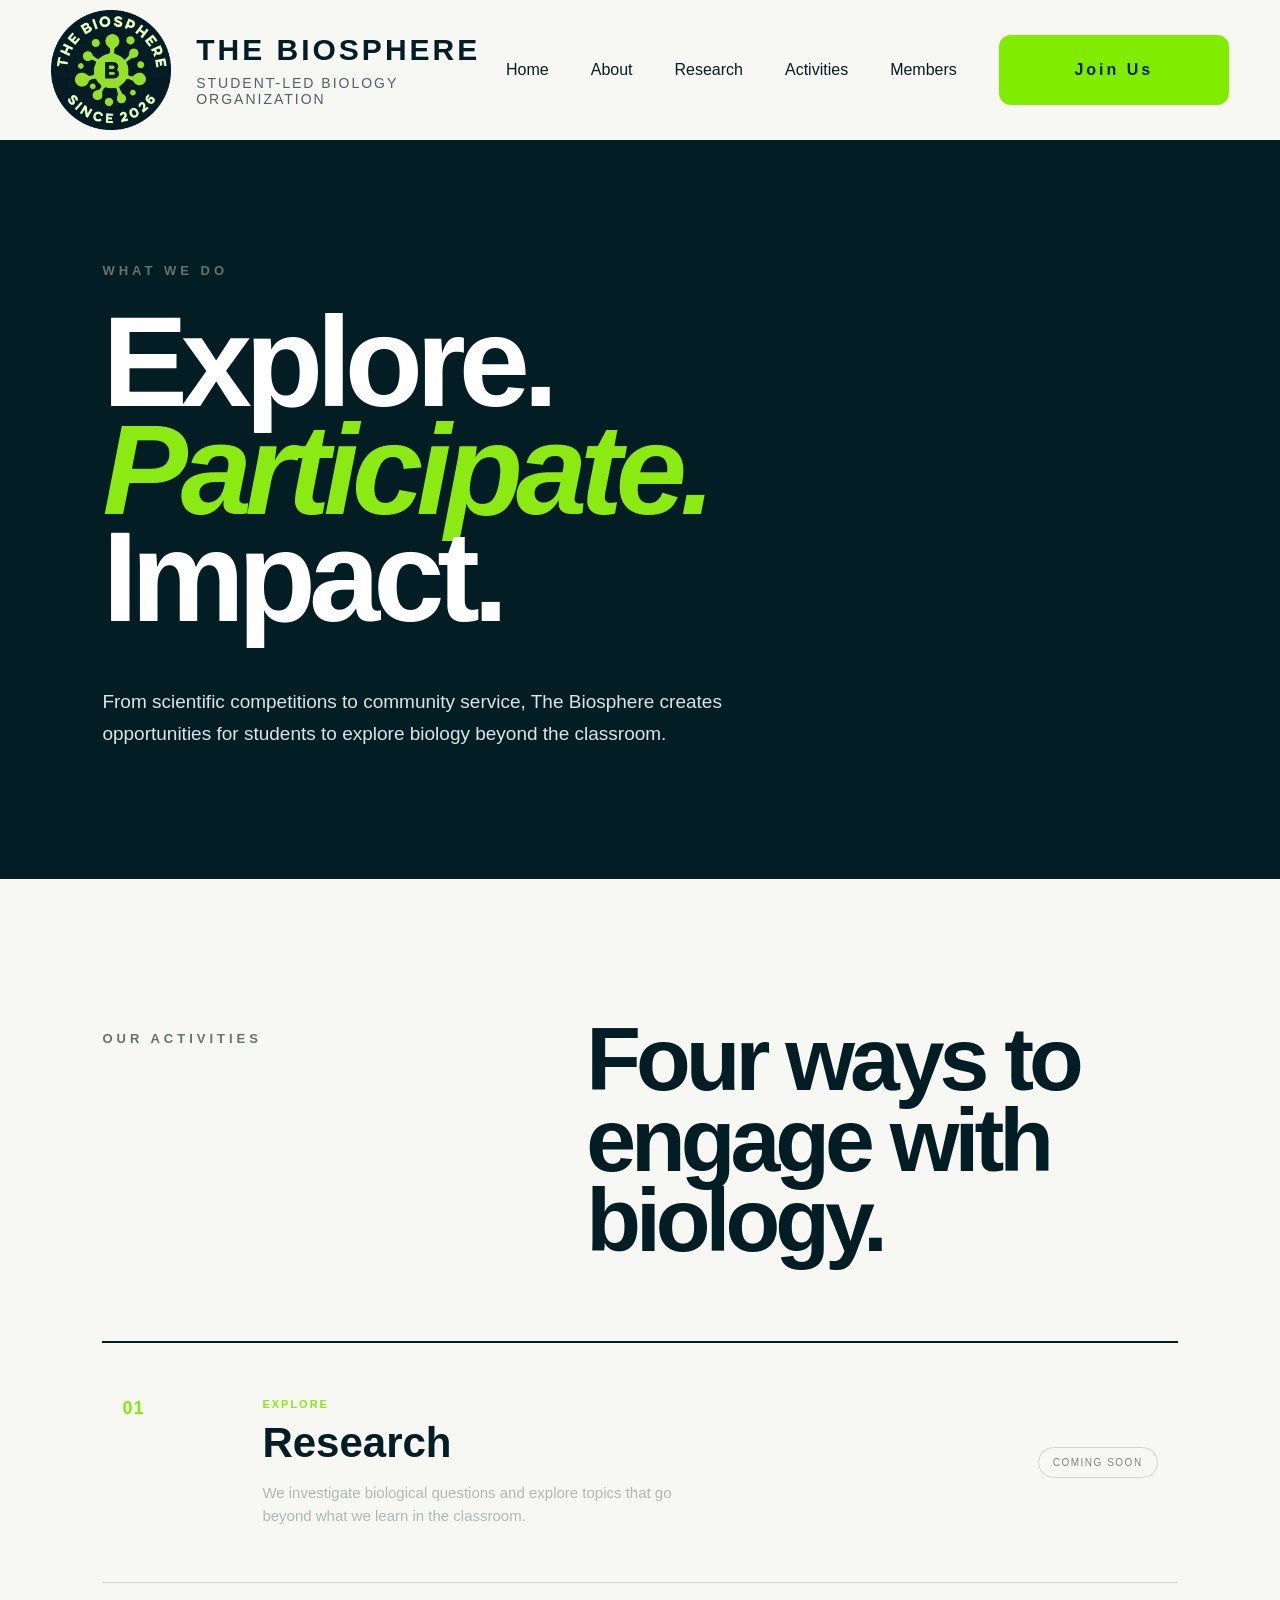
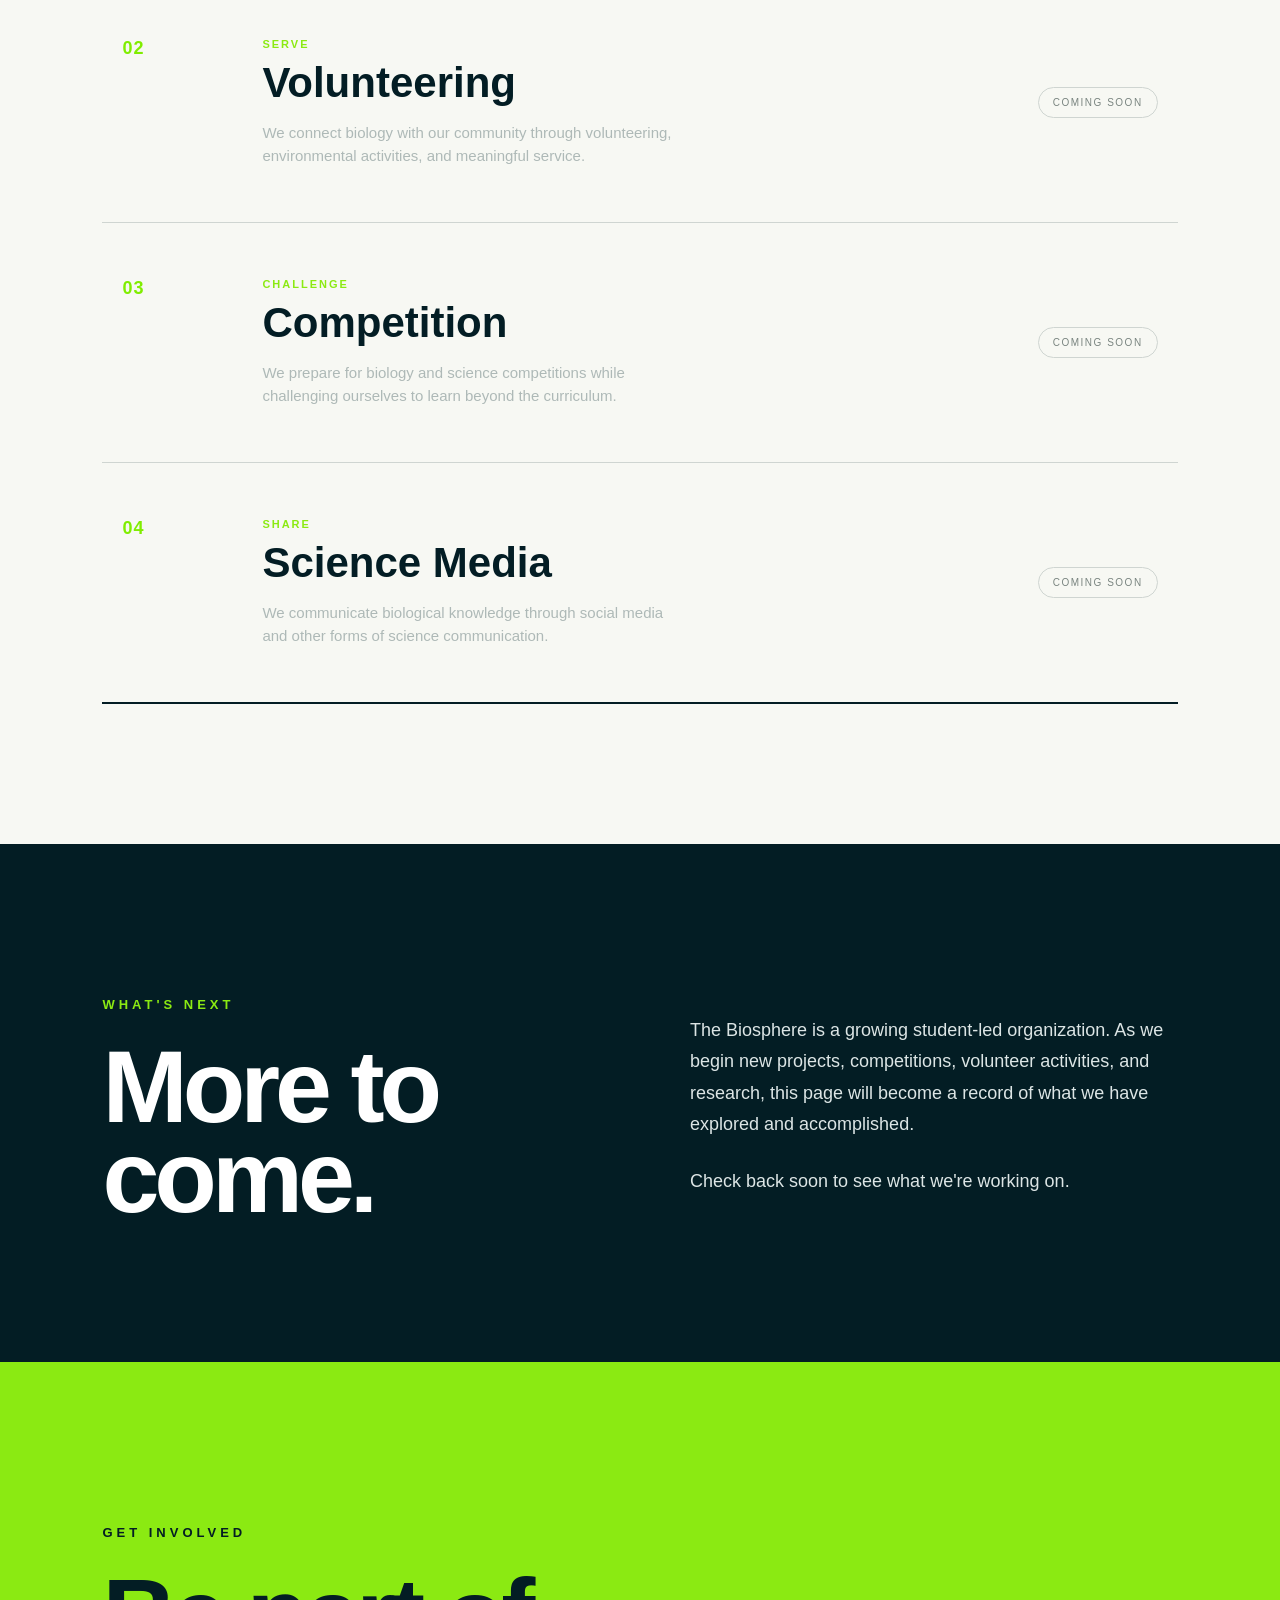
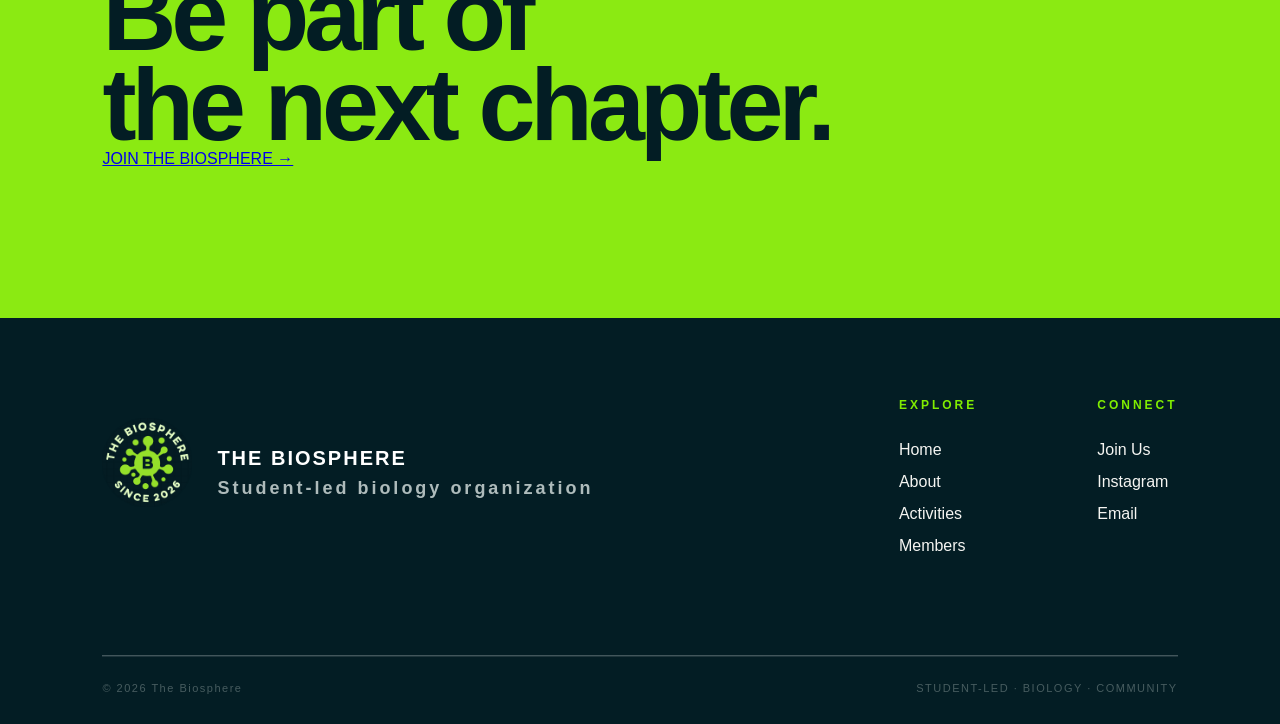
==== commit 45fc9137: "activities.html" ====
--- a/activities.html
+++ b/activities.html
@@ -451,12 +451,7 @@
                     <a href="index.html#about">
                         About
                     </a>
-
-
-                    <a href="index.html#work">
-                        Our Work
-                    </a>
-
+                    
 
                     <a href="activities.html">
                         Activities
@@ -481,17 +476,22 @@
                     <a
                         href="https://forms.gle/vjzUmEt8x9bLEhpb6"
                         target="_blank"
+                        rel="noopener noreferrer"
                     >
                         Join Us
                     </a>
 
 
-                    <a href="#">
-                        Instagram
-                    </a>
-
-
-                    <a href="#">
+                    <a
+                    href="https://www.instagram.com/thebiiosphere/"
+                    target="_blank"
+                    rel="noopener noreferrer"
+                >
+                    Instagram
+                    </a>
+
+
+                    <a href="mailto:thebiosphere.kr@gmail.com">
                         Email
                     </a>
 
@@ -522,4 +522,4 @@
 
 </body>
 
-</html>+</html>
